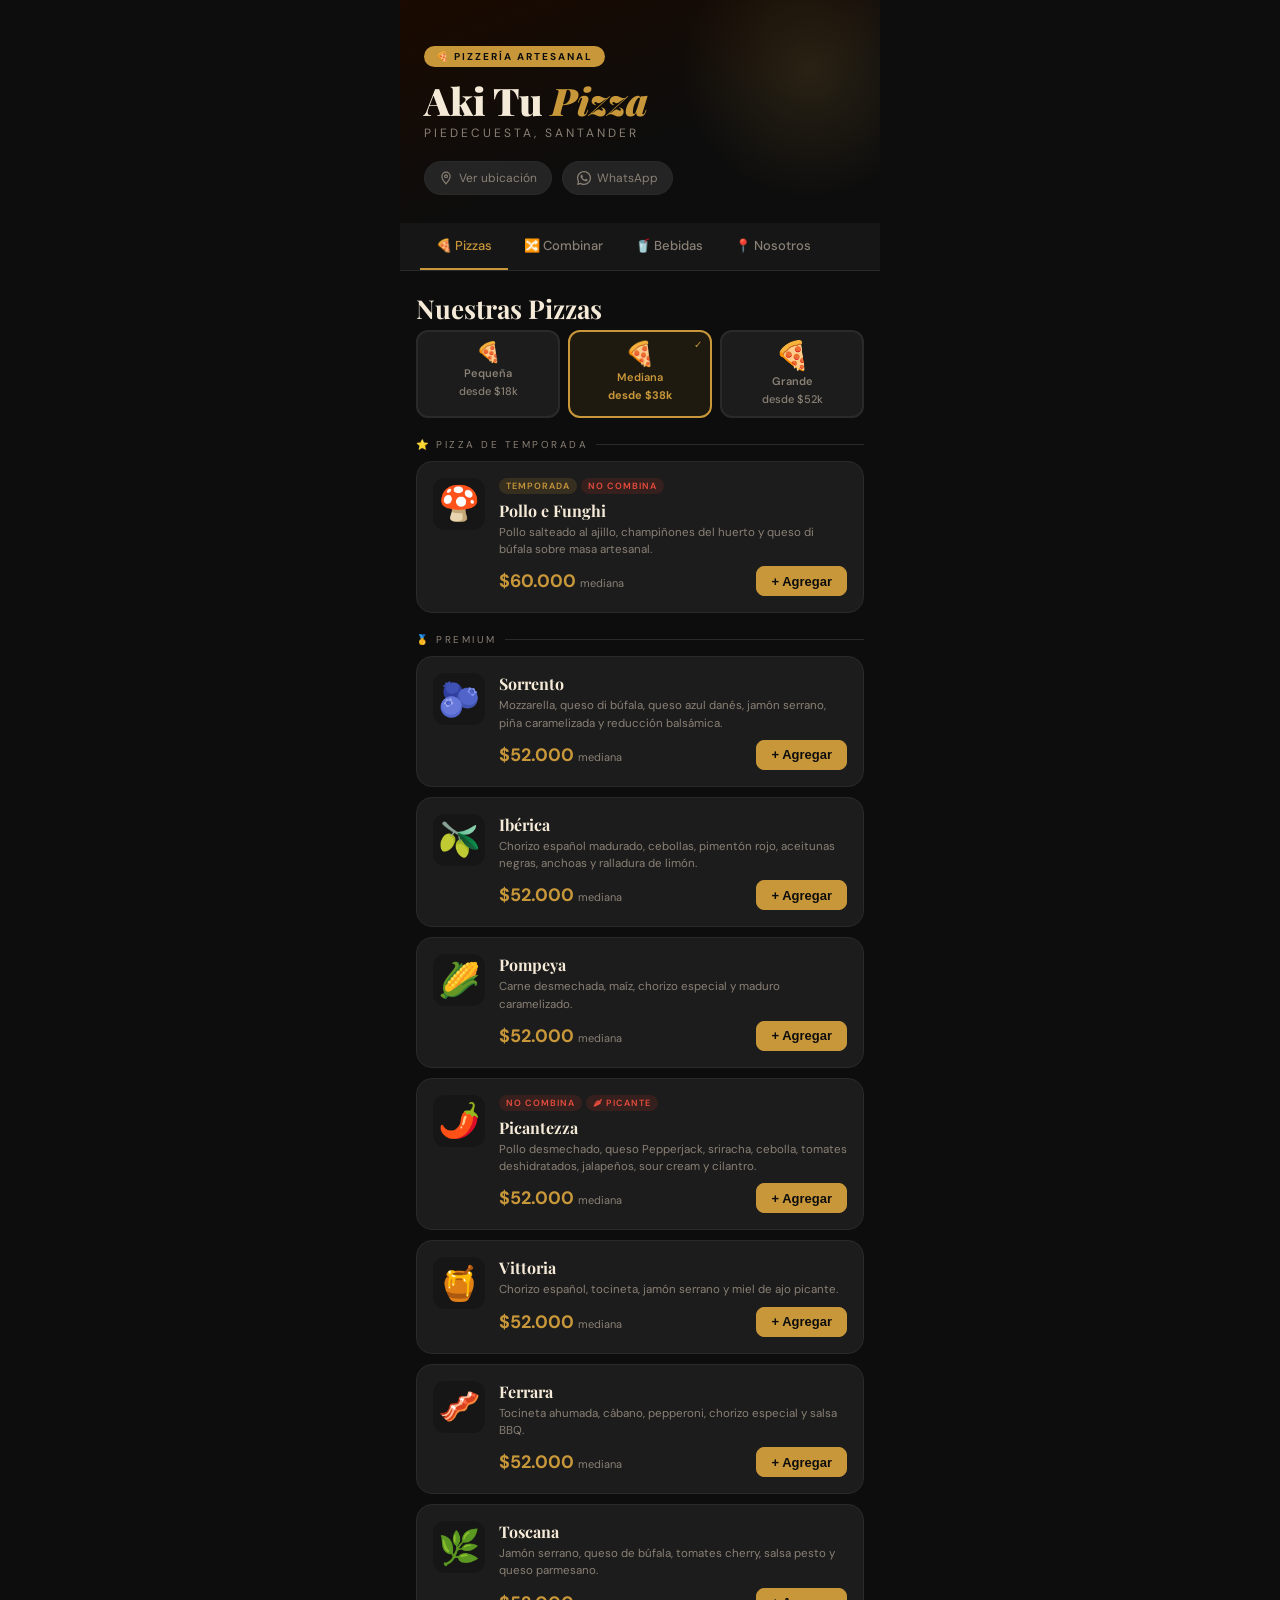
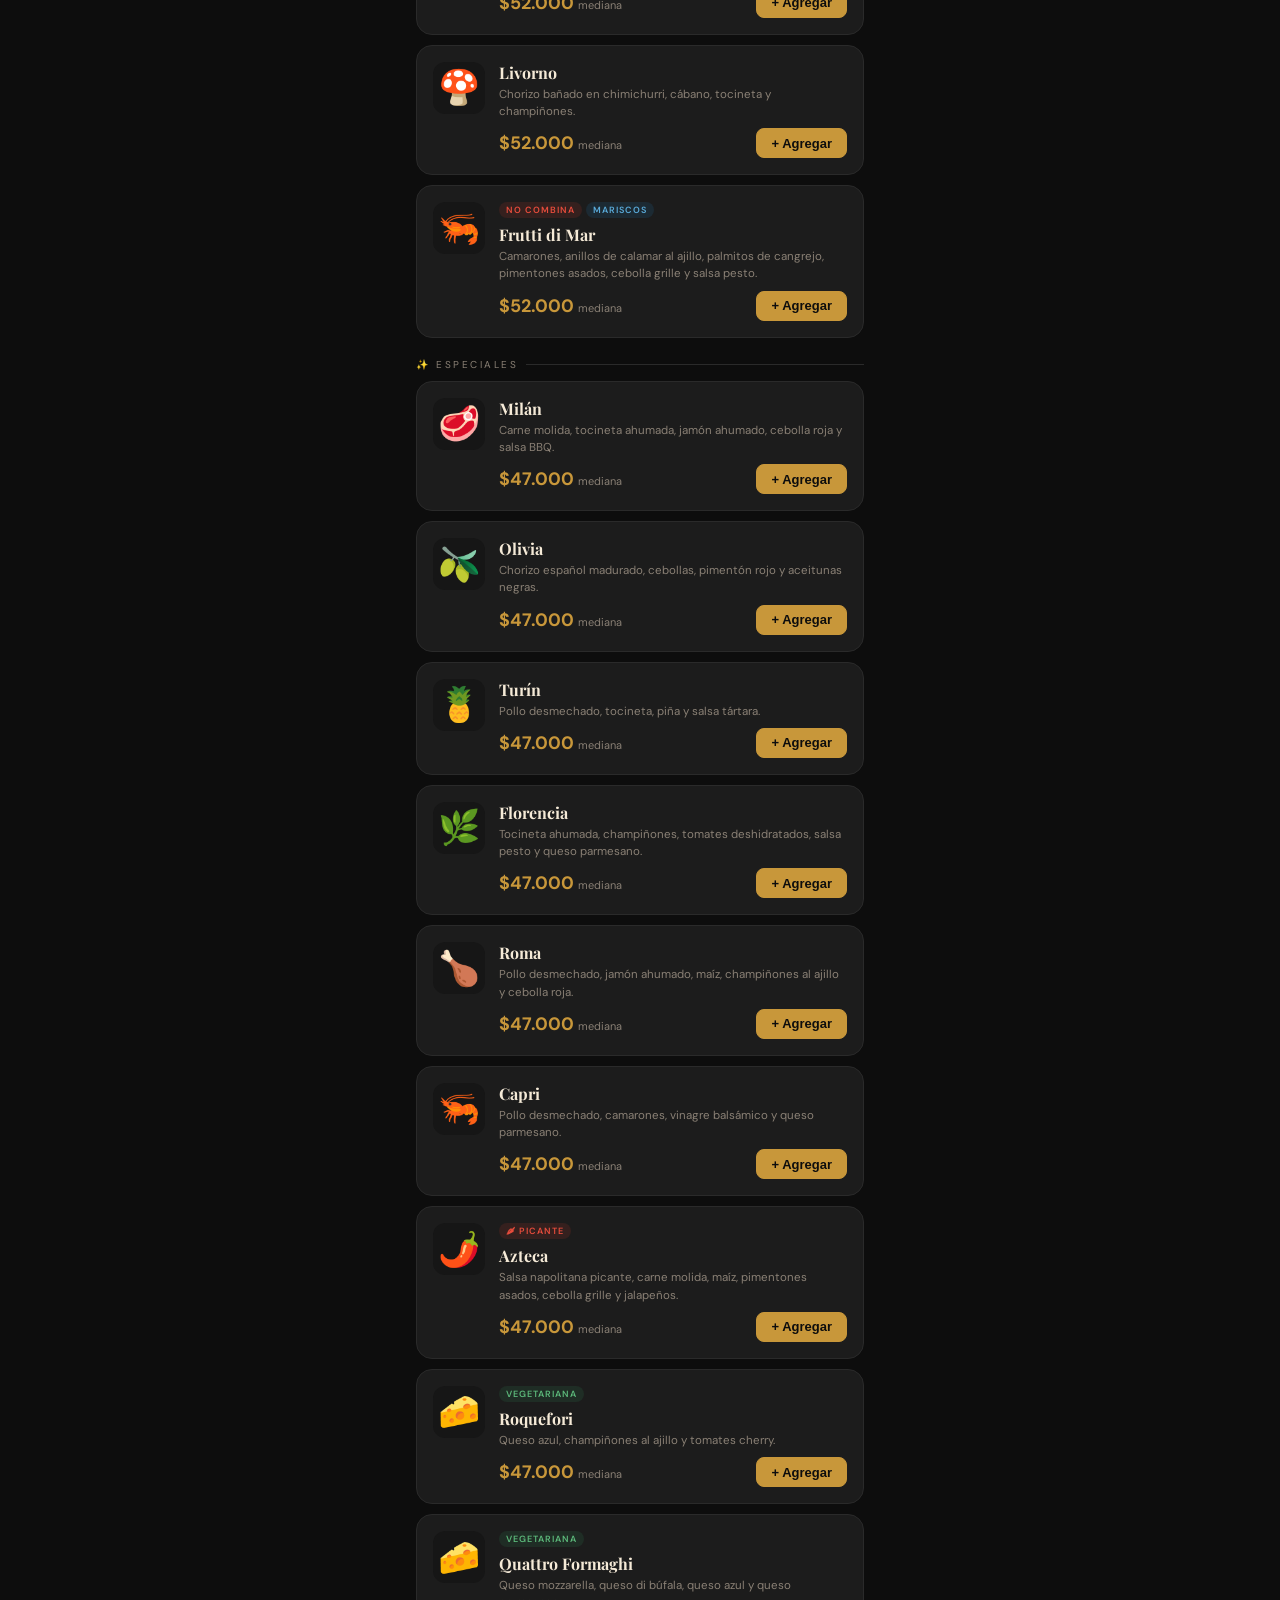
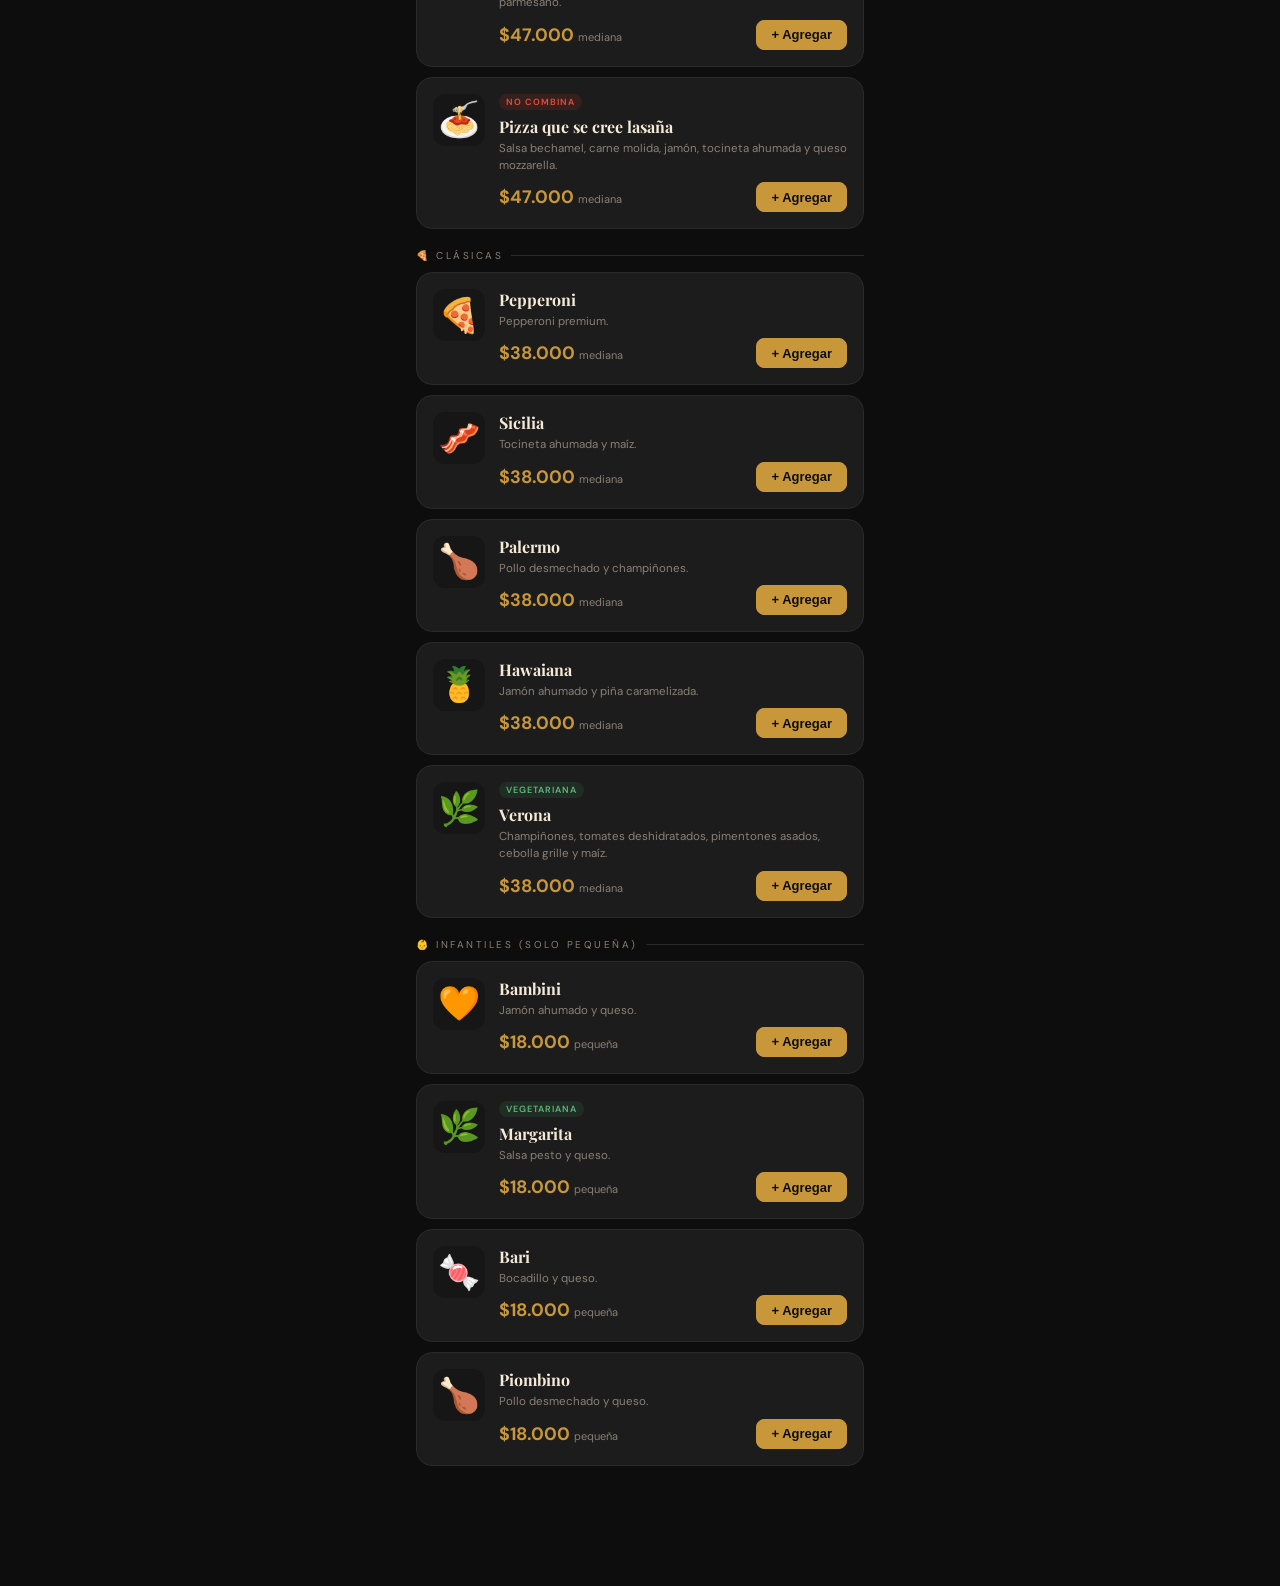
==== index.html @ 8b24571e "Update print statement from 'Hello' to 'Goodbye'" ====
<!DOCTYPE html>
<html lang="es">
<head>
<meta charset="UTF-8">
<meta name="viewport" content="width=device-width, initial-scale=1.0, maximum-scale=1.0">
<title>Aki Tu Pizza – Piedecuesta</title>
<link href="https://fonts.googleapis.com/css2?family=Playfair+Display:ital,wght@0,700;0,900;1,700&family=DM+Sans:wght@300;400;500;600&display=swap" rel="stylesheet">
<style>
  :root {
    --bg: #0d0d0d;
    --surface: #161616;
    --card: #1c1c1c;
    --border: #2a2a2a;
    --gold: #c8973a;
    --gold-light: #e8b860;
    --red: #c0392b;
    --red-light: #e74c3c;
    --cream: #f5ead7;
    --text: #f0e8d8;
    --muted: #8a8075;
    --pill-bg: #242424;
    --green: #25D366;
  }
  * { margin: 0; padding: 0; box-sizing: border-box; -webkit-tap-highlight-color: transparent; }
  html { scroll-behavior: smooth; }
  body {
    background: var(--bg);
    color: var(--text);
    font-family: 'DM Sans', sans-serif;
    min-height: 100vh;
    max-width: 480px;
    margin: 0 auto;
    position: relative;
    overflow-x: hidden;
  }

  /* SPLASH */
  .splash {
    position: fixed; inset: 0;
    background: var(--bg);
    display: flex; flex-direction: column; align-items: center; justify-content: center;
    z-index: 999;
    transition: opacity 0.5s;
  }
  .splash.hidden { opacity: 0; pointer-events: none; }
  .splash-title { font-family: 'Playfair Display', serif; font-size: 42px; font-weight: 900; color: var(--cream); }
  .splash-title span { color: var(--gold); font-style: italic; }
  .splash-sub { font-size: 12px; letter-spacing: 3px; text-transform: uppercase; color: var(--muted); margin-top: 6px; }
  .splash-loader { margin-top: 40px; width: 36px; height: 36px; border: 3px solid var(--border); border-top-color: var(--gold); border-radius: 50%; animation: spin 0.8s linear infinite; }
  @keyframes spin { to { transform: rotate(360deg); } }

  /* HERO */
  .hero { background: linear-gradient(160deg, #1a0a00 0%, #0d0d0d 60%); padding: 0; position: relative; overflow: hidden; }
  .hero::before { content: ''; position: absolute; top: -60px; right: -60px; width: 260px; height: 260px; background: radial-gradient(circle, rgba(200,151,58,0.15) 0%, transparent 70%); border-radius: 50%; }
  .hero-inner { padding: 44px 24px 28px; position: relative; z-index: 1; }
  .hero-badge { display: inline-block; background: var(--gold); color: #0d0d0d; font-size: 10px; font-weight: 700; letter-spacing: 2px; text-transform: uppercase; padding: 4px 12px; border-radius: 20px; margin-bottom: 14px; }
  .hero-title { font-family: 'Playfair Display', serif; font-size: 38px; font-weight: 900; line-height: 1.05; color: var(--cream); margin-bottom: 4px; }
  .hero-title span { color: var(--gold); font-style: italic; }
  .hero-sub { font-size: 12px; letter-spacing: 3px; text-transform: uppercase; color: var(--muted); margin-bottom: 20px; }
  .hero-actions { display: flex; gap: 10px; flex-wrap: wrap; }
  .btn-pill { display: flex; align-items: center; gap: 6px; background: var(--pill-bg); border: 1px solid var(--border); color: var(--muted); font-size: 12px; padding: 8px 14px; border-radius: 24px; text-decoration: none; transition: border-color .2s, color .2s; }
  .btn-pill:hover { border-color: var(--gold); color: var(--gold); }
  .btn-pill svg { width: 14px; height: 14px; }

  /* NAV */
  .nav-tabs { display: flex; gap: 0; overflow-x: auto; padding: 0 20px; background: var(--surface); border-bottom: 1px solid var(--border); scrollbar-width: none; position: sticky; top: 0; z-index: 100; }
  .nav-tabs::-webkit-scrollbar { display: none; }
  .tab-btn { flex-shrink: 0; background: none; border: none; color: var(--muted); font-family: 'DM Sans', sans-serif; font-size: 13px; font-weight: 500; padding: 14px 16px; cursor: pointer; border-bottom: 2px solid transparent; transition: color .2s, border-color .2s; white-space: nowrap; }
  .tab-btn.active { color: var(--gold); border-bottom-color: var(--gold); }

  /* SECTIONS */
  .section { display: none; padding: 20px 16px 120px; }
  .section.active { display: block; }
  .section-title { font-family: 'Playfair Display', serif; font-size: 26px; font-weight: 700; color: var(--cream); margin-bottom: 4px; }
  .section-desc { font-size: 12px; color: var(--muted); margin-bottom: 20px; line-height: 1.6; }
  .cat-label { font-size: 10px; letter-spacing: 2.5px; text-transform: uppercase; color: var(--muted); margin: 20px 0 10px; display: flex; align-items: center; gap: 8px; }
  .cat-label::after { content: ''; flex: 1; height: 1px; background: var(--border); }

  /* SIZE SELECTOR */
  .size-selector { display: flex; gap: 8px; margin-bottom: 20px; }
  .size-btn {
    flex: 1; background: var(--card); border: 2px solid var(--border); color: var(--muted);
    font-family: 'DM Sans', sans-serif; font-size: 12px; font-weight: 500;
    padding: 10px 6px; border-radius: 12px; cursor: pointer;
    transition: border-color .2s, color .2s, background .2s;
    display: flex; flex-direction: column; align-items: center; gap: 4px;
    position: relative;
  }
  .size-btn .sz-icon { font-size: 20px; line-height: 1; }
  .size-btn .sz-label { font-size: 11px; font-weight: 600; }
  .size-btn .sz-price { font-size: 11px; color: var(--muted); transition: color .2s; }
  .size-btn.active { background: #1f1a0f; border-color: var(--gold); color: var(--cream); }
  .size-btn.active .sz-price { color: var(--gold); font-weight: 700; }
  .size-btn.active .sz-label { color: var(--gold); }
  .size-btn.unavailable { opacity: 0.3; cursor: not-allowed; }
  .size-check { position: absolute; top: 6px; right: 8px; font-size: 10px; color: var(--gold); display: none; }
  .size-btn.active .size-check { display: block; }

  /* PIZZA CARDS */
  .pizza-grid { display: flex; flex-direction: column; gap: 10px; }
  .pizza-card { background: var(--card); border: 1px solid var(--border); border-radius: 16px; padding: 16px; display: flex; align-items: flex-start; gap: 14px; transition: border-color .2s; position: relative; overflow: hidden; }
  .pizza-card.in-cart { border-color: var(--red); }
  .pizza-emoji { font-size: 34px; flex-shrink: 0; width: 52px; height: 52px; background: var(--surface); border-radius: 12px; display: flex; align-items: center; justify-content: center; }
  .pizza-info { flex: 1; min-width: 0; }
  .pizza-name { font-family: 'Playfair Display', serif; font-size: 16px; font-weight: 700; color: var(--cream); margin-bottom: 3px; }
  .pizza-desc { font-size: 11.5px; color: var(--muted); line-height: 1.5; margin-bottom: 8px; }
  .pizza-footer { display: flex; align-items: center; justify-content: space-between; }
  .pizza-price { font-size: 18px; font-weight: 700; color: var(--gold); }
  .pizza-price .currency { font-size: 11px; font-weight: 400; color: var(--muted); }
  .pizza-tags { display: flex; gap: 4px; flex-wrap: wrap; margin-bottom: 6px; }
  .tag { font-size: 9px; letter-spacing: 1px; text-transform: uppercase; padding: 2px 7px; border-radius: 10px; font-weight: 600; }
  .tag-season { background: rgba(200,151,58,0.15); color: var(--gold); }
  .tag-nocombine { background: rgba(192,57,43,0.15); color: var(--red-light); }
  .tag-veggie { background: rgba(46,139,87,0.15); color: #5cb87a; }
  .tag-hot { background: rgba(192,57,43,0.15); color: var(--red-light); }
  .tag-seafood { background: rgba(30,120,180,0.15); color: #5aabda; }

  /* QTY CONTROL */
  .qty-control { display: flex; align-items: center; gap: 0; }
  .qty-btn { background: var(--surface); border: 1px solid var(--border); color: var(--cream); width: 30px; height: 30px; font-size: 16px; cursor: pointer; display: flex; align-items: center; justify-content: center; transition: background .15s; font-weight: 700; }
  .qty-btn:first-child { border-radius: 8px 0 0 8px; }
  .qty-btn:last-child { border-radius: 0 8px 8px 0; border-color: var(--gold); background: var(--gold); color: #0d0d0d; }
  .qty-btn:last-child:active { opacity: .8; }
  .qty-btn.minus { border-color: var(--red); background: rgba(192,57,43,0.15); color: var(--red-light); }
  .qty-display { background: var(--surface); border-top: 1px solid var(--border); border-bottom: 1px solid var(--border); min-width: 30px; height: 30px; display: flex; align-items: center; justify-content: center; font-size: 13px; font-weight: 700; color: var(--cream); }

  /* COMBINE TAB */
  .steps-bar { display: flex; align-items: center; gap: 0; margin-bottom: 24px; background: var(--surface); border: 1px solid var(--border); border-radius: 14px; overflow: hidden; }
  .step { flex: 1; padding: 12px 8px; text-align: center; border-right: 1px solid var(--border); transition: background .3s; cursor: default; }
  .step:last-child { border-right: none; }
  .step .step-num { width: 22px; height: 22px; border-radius: 50%; background: var(--border); color: var(--muted); font-size: 11px; font-weight: 700; display: flex; align-items: center; justify-content: center; margin: 0 auto 4px; transition: background .3s, color .3s; }
  .step .step-label { font-size: 10px; color: var(--muted); letter-spacing: .5px; line-height: 1.3; }
  .step.active { background: #1f1a0f; }
  .step.active .step-num { background: var(--gold); color: #0d0d0d; }
  .step.active .step-label { color: var(--gold); }
  .step.done { background: rgba(200,151,58,0.05); }
  .step.done .step-num { background: rgba(200,151,58,0.3); color: var(--gold); }
  .step.done .step-label { color: var(--cream); }
  .combine-panel { display: none; }
  .combine-panel.active { display: block; }
  .combine-size-grid { display: flex; gap: 10px; }
  .combine-size-option { flex: 1; background: var(--card); border: 2px solid var(--border); border-radius: 16px; padding: 18px 10px; cursor: pointer; text-align: center; transition: all .2s; }
  .combine-size-option:hover { border-color: var(--gold); }
  .combine-size-option.selected { border-color: var(--gold); background: #1f1a0f; }
  .combine-size-option .cso-icon { font-size: 32px; margin-bottom: 8px; }
  .combine-size-option .cso-name { font-size: 14px; font-weight: 700; color: var(--cream); margin-bottom: 4px; }
  .combine-size-option .cso-price { font-size: 11px; color: var(--muted); }
  .combine-size-option.selected .cso-name { color: var(--gold); }
  .combine-size-option.selected .cso-price { color: var(--gold-light); }
  .step-next-btn { display: block; width: 100%; margin-top: 16px; padding: 14px; background: var(--gold); color: #0d0d0d; border: none; border-radius: 12px; font-family: 'DM Sans', sans-serif; font-size: 15px; font-weight: 700; cursor: pointer; transition: opacity .2s; }
  .step-next-btn:disabled { opacity: 0.3; cursor: not-allowed; }
  .combine-slot-mini { background: var(--card); border: 2px dashed var(--border); border-radius: 14px; padding: 14px 16px; display: flex; align-items: center; gap: 12px; margin-bottom: 16px; min-height: 70px; transition: border-color .2s, border-style .2s; }
  .combine-slot-mini.filled { border-style: solid; border-color: var(--gold); }
  .combine-slot-mini .slot-num { width: 28px; height: 28px; border-radius: 50%; background: var(--border); color: var(--muted); font-size: 12px; font-weight: 700; display: flex; align-items: center; justify-content: center; flex-shrink: 0; }
  .combine-slot-mini.filled .slot-num { background: var(--gold); color: #0d0d0d; }
  .combine-slot-mini .slot-content { flex: 1; }
  .combine-slot-mini .slot-hint { font-size: 12px; color: var(--muted); }
  .combine-slot-mini .slot-pizza-name { font-size: 14px; font-weight: 700; color: var(--cream); }
  .combine-slot-mini .slot-pizza-price { font-size: 12px; color: var(--gold); }
  .combine-slot-mini .slot-emoji { font-size: 22px; }
  .slot-clear-btn { background: none; border: none; color: var(--muted); font-size: 18px; cursor: pointer; padding: 4px; flex-shrink: 0; }
  .combine-pizza-list { display: flex; flex-direction: column; gap: 8px; }
  .combine-pizza-row { background: var(--card); border: 1px solid var(--border); border-radius: 12px; padding: 12px 14px; display: flex; align-items: center; gap: 10px; cursor: pointer; transition: border-color .2s, background .2s; }
  .combine-pizza-row:hover:not(.disabled) { border-color: var(--gold); background: #1a1500; }
  .combine-pizza-row.disabled { opacity: 0.35; cursor: not-allowed; }
  .combine-pizza-row.in-slot-1 { border-color: var(--gold); background: #1a1500; }
  .combine-pizza-row.in-slot-2 { border-color: #e8b860; background: #1a1500; }
  .cpr-emoji { font-size: 24px; }
  .cpr-info { flex: 1; }
  .cpr-name { font-size: 13px; font-weight: 600; color: var(--cream); }
  .cpr-desc { font-size: 11px; color: var(--muted); margin-top: 1px; }
  .cpr-price { font-size: 14px; font-weight: 700; color: var(--gold); flex-shrink: 0; }
  .cpr-slot-badge { font-size: 10px; font-weight: 700; padding: 2px 7px; border-radius: 10px; flex-shrink: 0; }
  .cpr-slot-badge.s1 { background: rgba(200,151,58,0.2); color: var(--gold); }
  .cpr-slot-badge.s2 { background: rgba(232,184,96,0.2); color: #e8b860; }
  .combine-summary { background: linear-gradient(135deg, #1f1200, #1c1c1c); border: 1px solid var(--gold); border-radius: 16px; padding: 20px; margin-top: 8px; }
  .cs-title { font-family: 'Playfair Display', serif; font-size: 18px; color: var(--cream); margin-bottom: 12px; }
  .cs-halves { display: flex; gap: 8px; margin-bottom: 16px; }
  .cs-half { flex: 1; background: var(--card); border-radius: 12px; padding: 12px 10px; text-align: center; }
  .cs-half .ch-emoji { font-size: 24px; }
  .cs-half .ch-name { font-size: 12px; font-weight: 600; color: var(--cream); margin-top: 4px; }
  .cs-half .ch-price { font-size: 11px; color: var(--muted); }
  .cs-divider { display: flex; align-items: center; justify-content: center; font-size: 20px; flex-shrink: 0; padding-top: 8px; }
  .cs-pricing { border-top: 1px solid var(--border); padding-top: 14px; }
  .cs-rule { font-size: 11px; color: var(--muted); margin-bottom: 6px; display: flex; align-items: center; gap: 6px; }
  .cs-rule::before { content: 'ℹ️'; }
  .cs-total { font-size: 28px; font-weight: 700; color: var(--gold); margin-bottom: 14px; }
  .btn-add-combo { display: flex; align-items: center; justify-content: center; gap: 8px; background: var(--green); color: #fff; border: none; border-radius: 12px; padding: 14px; width: 100%; font-family: 'DM Sans', sans-serif; font-size: 15px; font-weight: 700; cursor: pointer; }
  .btn-restart { display: block; width: 100%; margin-top: 10px; padding: 10px; background: none; border: 1px solid var(--border); color: var(--muted); border-radius: 10px; font-family: 'DM Sans', sans-serif; font-size: 13px; cursor: pointer; }

  /* BEBIDAS */
  .drink-grid { display: flex; flex-direction: column; gap: 8px; }
  .drink-card { background: var(--card); border: 1px solid var(--border); border-radius: 14px; padding: 14px 16px; display: flex; align-items: center; gap: 12px; }
  .drink-card.in-cart { border-color: rgba(200,151,58,0.5); }
  .drink-emoji { font-size: 26px; width: 44px; height: 44px; background: var(--surface); border-radius: 10px; display: flex; align-items: center; justify-content: center; flex-shrink: 0; }
  .drink-info { flex: 1; }
  .drink-name { font-size: 14px; font-weight: 600; color: var(--cream); }
  .drink-desc { font-size: 11px; color: var(--muted); line-height: 1.4; margin-top: 1px; }
  .drink-price { font-size: 14px; font-weight: 700; color: var(--gold); flex-shrink: 0; margin-right: 8px; }
  .drink-qty { display: flex; align-items: center; gap: 0; flex-shrink: 0; }
  .dqty-btn { width: 32px; height: 32px; border-radius: 50%; border: none; font-size: 18px; font-weight: 700; cursor: pointer; display: flex; align-items: center; justify-content: center; transition: transform .1s; }
  .dqty-btn:active { transform: scale(0.88); }
  .dqty-add { background: var(--gold); color: #0d0d0d; }
  .dqty-minus { background: rgba(192,57,43,0.2); color: var(--red-light); margin-right: 6px; }
  .dqty-count { min-width: 20px; text-align: center; font-size: 15px; font-weight: 700; color: var(--cream); }

  /* CART */
  .cart-bar { position: fixed; bottom: 0; left: 50%; transform: translateX(-50%); width: 100%; max-width: 480px; background: var(--surface); border-top: 1px solid var(--border); padding: 12px 20px 20px; z-index: 200; display: none; }
  .cart-bar.visible { display: block; }
  .cart-bar-inner { display: flex; align-items: center; gap: 12px; }
  .cart-count { background: var(--red); color: #fff; border-radius: 50%; width: 28px; height: 28px; display: flex; align-items: center; justify-content: center; font-size: 13px; font-weight: 700; flex-shrink: 0; }
  .cart-summary { flex: 1; }
  .cart-summary .items { font-size: 11px; color: var(--muted); }
  .cart-summary .total { font-size: 16px; font-weight: 700; color: var(--gold); }
  .btn-whatsapp { display: flex; align-items: center; gap: 8px; background: var(--green); color: #fff; font-family: 'DM Sans', sans-serif; font-weight: 700; font-size: 14px; padding: 13px 20px; border: none; border-radius: 14px; cursor: pointer; flex-shrink: 0; }

  /* MODAL */
  .modal-overlay { display: none; position: fixed; inset: 0; background: rgba(0,0,0,0.85); z-index: 300; align-items: flex-end; justify-content: center; }
  .modal-overlay.open { display: flex; }
  .modal { background: var(--surface); border-radius: 24px 24px 0 0; width: 100%; max-width: 480px; max-height: 90vh; overflow-y: auto; padding: 0 0 32px; border-top: 1px solid var(--border); }
  .modal-handle { width: 40px; height: 4px; background: var(--border); border-radius: 2px; margin: 14px auto 20px; }
  .modal-title { font-family: 'Playfair Display', serif; font-size: 22px; font-weight: 700; color: var(--cream); padding: 0 20px; margin-bottom: 16px; }
  .cart-item { display: flex; align-items: flex-start; gap: 12px; padding: 12px 20px; border-bottom: 1px solid var(--border); }
  .cart-item-emoji { font-size: 24px; flex-shrink: 0; }
  .cart-item-info { flex: 1; }
  .cart-item-name { font-size: 14px; font-weight: 600; color: var(--cream); }
  .cart-item-details { font-size: 12px; color: var(--muted); margin-top: 2px; }
  .cart-item-price { font-size: 15px; font-weight: 700; color: var(--gold); flex-shrink: 0; }
  .cart-item-remove { background: none; border: none; color: var(--muted); font-size: 18px; cursor: pointer; padding: 0 4px; flex-shrink: 0; }
  .cart-total-row { display: flex; justify-content: space-between; align-items: center; padding: 16px 20px; border-top: 1px solid var(--border); }
  .cart-total-label { font-size: 14px; color: var(--muted); }
  .cart-grand-total { font-size: 22px; font-weight: 700; color: var(--gold); }

  /* CUSTOMER INFO — nuevo */
  .customer-info-section {
    margin: 0 20px 16px;
    background: #111;
    border: 1px solid var(--border);
    border-radius: 14px;
    overflow: hidden;
  }
  .customer-info-header {
    background: #1a1300;
    border-bottom: 1px solid var(--border);
    padding: 10px 14px;
    font-size: 11px;
    letter-spacing: 1.5px;
    text-transform: uppercase;
    color: var(--gold);
    font-weight: 700;
  }
  .customer-field {
    display: flex;
    align-items: center;
    gap: 10px;
    padding: 12px 14px;
    border-bottom: 1px solid var(--border);
  }
  .customer-field:last-child { border-bottom: none; }
  .customer-field-icon { font-size: 16px; flex-shrink: 0; width: 20px; text-align: center; }
  .customer-field input, .customer-field textarea {
    background: none;
    border: none;
    color: var(--text);
    font-family: 'DM Sans', sans-serif;
    font-size: 13px;
    width: 100%;
    outline: none;
    resize: none;
  }
  .customer-field input::placeholder, .customer-field textarea::placeholder { color: var(--muted); }
  .customer-field.required-field .customer-field-icon::after {
    content: '*';
    color: var(--red-light);
    font-size: 10px;
    vertical-align: super;
  }

  /* Status de envío */
  .send-status {
    margin: 0 20px 12px;
    padding: 10px 14px;
    border-radius: 10px;
    font-size: 12px;
    display: none;
    align-items: center;
    gap: 8px;
  }
  .send-status.sending { display: flex; background: rgba(200,151,58,0.1); border: 1px solid rgba(200,151,58,0.3); color: var(--gold); }
  .send-status.success { display: flex; background: rgba(37,211,102,0.1); border: 1px solid rgba(37,211,102,0.3); color: #25D366; }
  .send-status.error { display: flex; background: rgba(192,57,43,0.1); border: 1px solid rgba(192,57,43,0.3); color: var(--red-light); }
  .status-spinner { width: 14px; height: 14px; border: 2px solid rgba(200,151,58,0.3); border-top-color: var(--gold); border-radius: 50%; animation: spin 0.8s linear infinite; flex-shrink: 0; }

  .modal-note { margin: 0 20px 16px; background: #1a1200; border: 1px solid rgba(200,151,58,0.3); border-radius: 10px; padding: 10px 14px; }
  .modal-note label { font-size: 12px; color: var(--muted); display: block; margin-bottom: 6px; }
  .modal-note textarea { background: none; border: none; color: var(--text); font-family: 'DM Sans', sans-serif; font-size: 13px; width: 100%; resize: none; outline: none; min-height: 60px; }
  .btn-send-order { display: flex; align-items: center; justify-content: center; gap: 10px; background: var(--green); color: #fff; font-family: 'DM Sans', sans-serif; font-weight: 700; font-size: 16px; padding: 16px; border: none; border-radius: 14px; cursor: pointer; width: calc(100% - 40px); margin: 0 20px; }
  .btn-send-order:disabled { opacity: 0.5; cursor: not-allowed; }
  .btn-clear-cart { display: block; background: none; border: 1px solid var(--border); color: var(--muted); font-family: 'DM Sans', sans-serif; font-size: 13px; padding: 10px; border-radius: 10px; cursor: pointer; width: calc(100% - 40px); margin: 10px 20px 0; text-align: center; }
  .field-error { color: var(--red-light); font-size: 11px; padding: 0 14px 8px; }

  /* ABOUT */
  .about-card { background: var(--card); border: 1px solid var(--border); border-radius: 16px; padding: 20px; margin-bottom: 12px; }
  .about-card h3 { font-family: 'Playfair Display', serif; font-size: 18px; color: var(--cream); margin-bottom: 8px; }
  .about-card p { font-size: 13px; color: var(--muted); line-height: 1.6; }
  .about-card a { color: var(--gold); text-decoration: none; }
  .empty-state { text-align: center; padding: 40px 20px; color: var(--muted); }
  .empty-state .icon { font-size: 48px; margin-bottom: 12px; }
  .empty-state p { font-size: 14px; line-height: 1.6; }

  @keyframes pulse { 0%,100%{transform:scale(1) translateX(-50%)} 50%{transform:scale(1.02) translateX(-49%)} }
  .cart-bar.bounce { animation: pulse 0.3s ease; }
  @keyframes fadeIn { from{opacity:0;transform:translateY(8px)} to{opacity:1;transform:translateY(0)} }
  .combine-panel.active { animation: fadeIn .25s ease; }
</style>
</head>
<body>

<div class="splash" id="splash">
  <div class="splash-title">Aki Tu <span>Pizza</span></div>
  <div class="splash-sub">Piedecuesta</div>
  <div class="splash-loader"></div>
</div>

<div class="hero">
  <div class="hero-inner">
    <div class="hero-badge">🍕 Pizzería Artesanal</div>
    <div class="hero-title">Aki Tu <span>Pizza</span></div>
    <div class="hero-sub">Piedecuesta, Santander</div>
    <div class="hero-actions">
      <a href="https://www.google.com/maps/place/Aki+Tu+Pizza+-+Pizzer%C3%ADa+Artesanal+en+Piedecuesta/@7.0004044,-73.0565809,17z" target="_blank" class="btn-pill">
        <svg viewBox="0 0 24 24" fill="none" stroke="currentColor" stroke-width="2"><path d="M12 2C8.13 2 5 5.13 5 9c0 5.25 7 13 7 13s7-7.75 7-13c0-3.87-3.13-7-7-7z"/><circle cx="12" cy="9" r="2.5"/></svg>
        Ver ubicación
      </a>
      <a href="https://wa.me/573053698712" target="_blank" class="btn-pill">
        <svg viewBox="0 0 24 24" fill="currentColor"><path d="M17.472 14.382c-.297-.149-1.758-.867-2.03-.967-.273-.099-.471-.148-.67.15-.197.297-.767.966-.94 1.164-.173.199-.347.223-.644.075-.297-.15-1.255-.463-2.39-1.475-.883-.788-1.48-1.761-1.653-2.059-.173-.297-.018-.458.13-.606.134-.133.298-.347.446-.52.149-.174.198-.298.298-.497.099-.198.05-.371-.025-.52-.075-.149-.669-1.612-.916-2.207-.242-.579-.487-.5-.669-.51-.173-.008-.371-.01-.57-.01-.198 0-.52.074-.792.372-.272.297-1.04 1.016-1.04 2.479 0 1.462 1.065 2.875 1.213 3.074.149.198 2.096 3.2 5.077 4.487.709.306 1.262.489 1.694.625.712.227 1.36.195 1.871.118.571-.085 1.758-.719 2.006-1.413.248-.694.248-1.289.173-1.413-.074-.124-.272-.198-.57-.347z"/><path d="M12 0C5.373 0 0 5.373 0 12c0 2.1.546 4.07 1.5 5.786L0 24l6.34-1.47A11.93 11.93 0 0 0 12 24c6.627 0 12-5.373 12-12S18.627 0 12 0zm0 21.818a9.797 9.797 0 0 1-5.015-1.378l-.36-.213-3.73.866.9-3.617-.234-.373A9.77 9.77 0 0 1 2.182 12C2.182 6.57 6.57 2.182 12 2.182S21.818 6.57 21.818 12 17.43 21.818 12 21.818z"/></svg>
        WhatsApp
      </a>
    </div>
  </div>
</div>

<div class="nav-tabs">
  <button class="tab-btn active" onclick="showTab('pizzas')">🍕 Pizzas</button>
  <button class="tab-btn" onclick="showTab('combinar')">🔀 Combinar</button>
  <button class="tab-btn" onclick="showTab('bebidas')">🥤 Bebidas</button>
  <button class="tab-btn" onclick="showTab('nosotros')">📍 Nosotros</button>
</div>

<!-- PIZZAS -->
<div id="tab-pizzas" class="section active">
  <div class="section-title">Nuestras Pizzas</div>
  <div class="size-selector" id="sizeSelector">
    <button class="size-btn" onclick="setSize('pequeña')" data-size="pequeña">
      <span class="size-check">✓</span>
      <span class="sz-icon">🍕</span>
      <span class="sz-label">Pequeña</span>
      <span class="sz-price" id="sp-pequena">desde $18k</span>
    </button>
    <button class="size-btn active" onclick="setSize('mediana')" data-size="mediana">
      <span class="size-check">✓</span>
      <span class="sz-icon" style="font-size:24px">🍕</span>
      <span class="sz-label">Mediana</span>
      <span class="sz-price" id="sp-mediana">desde $38k</span>
    </button>
    <button class="size-btn" onclick="setSize('grande')" data-size="grande">
      <span class="size-check">✓</span>
      <span class="sz-icon" style="font-size:28px">🍕</span>
      <span class="sz-label">Grande</span>
      <span class="sz-price" id="sp-grande">desde $52k</span>
    </button>
  </div>
  <div id="pizzaList"></div>
</div>

<!-- COMBINAR -->
<div id="tab-combinar" class="section">
  <div class="steps-bar">
    <div class="step active" id="step-ind-1"><div class="step-num">1</div><div class="step-label">Elige<br>tamaño</div></div>
    <div class="step" id="step-ind-2"><div class="step-num">2</div><div class="step-label">Mitad<br>1</div></div>
    <div class="step" id="step-ind-3"><div class="step-num">3</div><div class="step-label">Mitad<br>2</div></div>
    <div class="step" id="step-ind-4"><div class="step-num">4</div><div class="step-label">Tu<br>pedido</div></div>
  </div>
  <div class="combine-panel active" id="cpanel-1">
    <div class="section-title" style="margin-bottom:16px">¿Qué tamaño?</div>
    <div class="combine-size-grid">
      <div class="combine-size-option" onclick="selectCombineSize('pequeña', this)"><div class="cso-icon">🍕</div><div class="cso-name">Pequeña</div><div class="cso-price">desde $20.000</div></div>
      <div class="combine-size-option selected" onclick="selectCombineSize('mediana', this)"><div class="cso-icon" style="font-size:40px">🍕</div><div class="cso-name">Mediana</div><div class="cso-price">desde $38.000</div></div>
      <div class="combine-size-option" onclick="selectCombineSize('grande', this)"><div class="cso-icon" style="font-size:44px">🍕</div><div class="cso-name">Grande</div><div class="cso-price">desde $52.000</div></div>
    </div>
    <button class="step-next-btn" onclick="goToStep(2)">Elegir pizzas →</button>
  </div>
  <div class="combine-panel" id="cpanel-2">
    <div class="section-title" style="margin-bottom:14px">Elige tus dos mitades</div>
    <div class="combine-slot-mini" id="cslot-1">
      <div class="slot-num">1</div>
      <div class="slot-content">
        <div class="slot-hint" id="cslot1-hint">Toca una pizza abajo</div>
        <div class="slot-pizza-name" id="cslot1-name" style="display:none"></div>
        <div class="slot-pizza-price" id="cslot1-price" style="display:none"></div>
      </div>
      <span class="slot-emoji" id="cslot1-emoji"></span>
      <button class="slot-clear-btn" id="cslot1-clear" onclick="clearSlot(1)" style="display:none">✕</button>
    </div>
    <div class="combine-slot-mini" id="cslot-2">
      <div class="slot-num">2</div>
      <div class="slot-content">
        <div class="slot-hint" id="cslot2-hint">Toca una pizza abajo</div>
        <div class="slot-pizza-name" id="cslot2-name" style="display:none"></div>
        <div class="slot-pizza-price" id="cslot2-price" style="display:none"></div>
      </div>
      <span class="slot-emoji" id="cslot2-emoji"></span>
      <button class="slot-clear-btn" id="cslot2-clear" onclick="clearSlot(2)" style="display:none">✕</button>
    </div>
    <button class="step-next-btn" id="btn-go-summary" onclick="goToStep(4)" disabled>Ver resumen y precio →</button>
    <div class="cat-label" style="margin-top:20px">Pizzas combinables</div>
    <div class="combine-pizza-list" id="combineList"></div>
  </div>
  <div class="combine-panel" id="cpanel-4">
    <div class="combine-summary" id="combineSummary"></div>
    <button class="btn-restart" onclick="restartCombine()">← Cambiar combinación</button>
  </div>
</div>

<!-- BEBIDAS -->
<div id="tab-bebidas" class="section">
  <div class="section-title">Bebidas</div>
  <div class="section-desc">Toca <strong style="color:var(--gold)">+</strong> para agregar al pedido.</div>
  <div class="drink-grid" id="drinkList"></div>
</div>

<!-- NOSOTROS -->
<div id="tab-nosotros" class="section">
  <div class="section-title">Aki Tu Pizza</div>
  <div class="section-desc">Pizzería artesanal en el corazón de Piedecuesta.</div>
  <div class="about-card"><h3>📍 Ubicación</h3><p>Piedecuesta, Santander, Colombia.<br><a href="https://www.google.com/maps/place/Aki+Tu+Pizza+-+Pizzer%C3%ADa+Artesanal+en+Piedecuesta/@7.0004044,-73.0565809,17z" target="_blank">Ver en Google Maps →</a></p></div>
  <div class="about-card"><h3>📞 Contacto</h3><p>WhatsApp: <a href="https://wa.me/573053698712">+57 305 369 8712</a></p></div>
  <div class="about-card"><h3>🔀 Pizza combinada</h3><p>Mitad de cada pizza. Se cobra el precio de la mayor. Algunas pizzas especiales no combinan.</p></div>
  <div class="about-card"><h3>🍫 Postre</h3><p><strong style="color:var(--cream)">Dolce Peccato</strong> — Pastel de chocolate: <strong style="color:var(--gold)">$10.000</strong></p></div>
  <div class="about-card"><h3>🧀 Adicional de queso</h3><p>Pequeña: $6.000 &nbsp;|&nbsp; Mediana: $8.000 &nbsp;|&nbsp; Grande: $11.500</p></div>
</div>

<!-- Cart Bar -->
<div class="cart-bar" id="cartBar">
  <div class="cart-bar-inner">
    <div class="cart-count" id="cartCount">0</div>
    <div class="cart-summary">
      <div class="items" id="cartItems">items en tu pedido</div>
      <div class="total" id="cartTotal">$0</div>
    </div>
    <button class="btn-whatsapp" onclick="openCart()">
    <!--  <svg width="18" height="18" viewBox="0 0 24 24" fill="currentColor"><path d="M17.472 14.382c-.297-.149-1.758-.867-2.03-.967-.273-.099-.471-.148-.67.15-.197.297-.767.966-.94 1.164-.173.199-.347.223-.644.075-.297-.15-1.255-.463-2.39-1.475-.883-.788-1.48-1.761-1.653-2.059-.173-.297-.018-.458.13-.606.134-.133.298-.347.446-.52.149-.174.198-.298.298-.497.099-.198.05-.371-.025-.52-.075-.149-.669-1.612-.916-2.207-.242-.579-.487-.5-.669-.51-.173-.008-.371-.01-.57-.01-.198 0-.52.074-.792.372-.272.297-1.04 1.016-1.04 2.479 0 1.462 1.065 2.875 1.213 3.074.149.198 2.096 3.2 5.077 4.487.709.306 1.262.489 1.694.625.712.227 1.36.195 1.871.118.571-.085 1.758-.719 2.006-1.413.248-.694.248-1.289.173-1.413-.074-.124-.272-.198-.57-.347z"/><path d="M12 0C5.373 0 0 5.373 0 12c0 2.1.546 4.07 1.5 5.786L0 24l6.34-1.47A11.93 11.93 0 0 0 12 24c6.627 0 12-5.373 12-12S18.627 0 12 0zm0 21.818a9.797 9.797 0 0 1-5.015-1.378l-.36-.213-3.73.866.9-3.617-.234-.373A9.77 9.77 0 0 1 2.182 12C2.182 6.57 6.57 2.182 12 2.182S21.818 6.57 21.818 12 17.43 21.818 12 21.818z"/></svg>
    -->  Ver pedido
    </button>
  </div>
</div>

<!-- Modal Cart -->
<div class="modal-overlay" id="cartModal" onclick="closeCartOnOverlay(event)">
  <div class="modal">
    <div class="modal-handle"></div>
    <div class="modal-title">🛒 Tu pedido</div>
    <div id="cartModalItems"></div>
    <div class="cart-total-row">
      <span class="cart-total-label">Total estimado</span>
      <span class="cart-grand-total" id="cartGrandTotal">$0</span>
    </div>

    <!-- CAMPOS NOMBRE Y DIRECCIÓN — nuevo -->
    <div class="customer-info-section">
      <div class="customer-info-header">📋 Datos del pedido</div>
      <div class="customer-field required-field">
        <span class="customer-field-icon">👤</span>
        <input type="text" id="customerName" placeholder="Tu nombre (obligatorio)" maxlength="60" />
      </div>
      <div class="customer-field required-field">
        <span class="customer-field-icon">📍</span>
        <input type="text" id="customerAddress" placeholder="Dirección de entrega (obligatorio)" maxlength="120" />
      </div>
      <div class="customer-field">
        <span class="customer-field-icon">📱</span>
        <input type="tel" id="customerPhone" placeholder="Teléfono (opcional)" maxlength="20" />
      </div>
    </div>
    <div id="fieldError" class="field-error" style="display:none">⚠️ Por favor ingresa tu nombre y dirección.</div>

    <div class="modal-note">
      <label>📝 Nota (opcional)</label>
      <textarea id="orderNote" placeholder="Ej: sin cebolla, extra salsa, referencia del lugar..."></textarea>
    </div>

    <!-- Status de envío a Sheets -->
    <div class="send-status" id="sendStatus">
      <div class="status-spinner" id="statusSpinner"></div>
      <span id="statusText">Guardando pedido...</span>
    </div>

    <button class="btn-send-order" id="btnSendOrder" onclick="sendOrder()">
      <svg width="22" height="22" viewBox="0 0 24 24" fill="currentColor"><path d="M17.472 14.382c-.297-.149-1.758-.867-2.03-.967-.273-.099-.471-.148-.67.15-.197.297-.767.966-.94 1.164-.173.199-.347.223-.644.075-.297-.15-1.255-.463-2.39-1.475-.883-.788-1.48-1.761-1.653-2.059-.173-.297-.018-.458.13-.606.134-.133.298-.347.446-.52.149-.174.198-.298.298-.497.099-.198.05-.371-.025-.52-.075-.149-.669-1.612-.916-2.207-.242-.579-.487-.5-.669-.51-.173-.008-.371-.01-.57-.01-.198 0-.52.074-.792.372-.272.297-1.04 1.016-1.04 2.479 0 1.462 1.065 2.875 1.213 3.074.149.198 2.096 3.2 5.077 4.487.709.306 1.262.489 1.694.625.712.227 1.36.195 1.871.118.571-.085 1.758-.719 2.006-1.413.248-.694.248-1.289.173-1.413-.074-.124-.272-.198-.57-.347z"/><path d="M12 0C5.373 0 0 5.373 0 12c0 2.1.546 4.07 1.5 5.786L0 24l6.34-1.47A11.93 11.93 0 0 0 12 24c6.627 0 12-5.373 12-12S18.627 0 12 0zm0 21.818a9.797 9.797 0 0 1-5.015-1.378l-.36-.213-3.73.866.9-3.617-.234-.373A9.77 9.77 0 0 1 2.182 12C2.182 6.57 6.57 2.182 12 2.182S21.818 6.57 21.818 12 17.43 21.818 12 21.818z"/></svg>
      Enviar pedido por WhatsApp
    </button>
    <button class="btn-clear-cart" onclick="clearCart()">Vaciar pedido</button>
  </div>
</div>

<script>
// ===================== CONFIGURACIÓN =====================
// 🔧 REEMPLAZA esta URL con la de tu Apps Script desplegado
const APPS_SCRIPT_URL = 'https://script.google.com/macros/s/AKfycbx2xQDGeOmpQJa8NUo9nVYkuqESLgNjleXKXbv9V_CtrQg8wZ8KkprVSJJQwMzIDcQn/exec';

// ===================== DATA =====================
const PIZZAS = {
  temporada: [
    { id:'pollo-funghi', name:'Pollo e Funghi', emoji:'🍄', desc:'Pollo salteado al ajillo, champiñones del huerto y queso di búfala sobre masa artesanal.', prices:{pequeña:null,mediana:60000,grande:null}, tags:['season','nocombine'], combinable:false }
  ],
  premium: [
    { id:'sorrento', name:'Sorrento', emoji:'🫐', desc:'Mozzarella, queso di búfala, queso azul danés, jamón serrano, piña caramelizada y reducción balsámica.', prices:{pequeña:28000,mediana:52000,grande:72000}, tags:[], combinable:true },
    { id:'iberica', name:'Ibérica', emoji:'🫒', desc:'Chorizo español madurado, cebollas, pimentón rojo, aceitunas negras, anchoas y ralladura de limón.', prices:{pequeña:28000,mediana:52000,grande:72000}, tags:[], combinable:true },
    { id:'pompeya', name:'Pompeya', emoji:'🌽', desc:'Carne desmechada, maíz, chorizo especial y maduro caramelizado.', prices:{pequeña:28000,mediana:52000,grande:72000}, tags:[], combinable:true },
    { id:'picantezza', name:'Picantezza', emoji:'🌶️', desc:'Pollo desmechado, queso Pepperjack, sriracha, cebolla, tomates deshidratados, jalapeños, sour cream y cilantro.', prices:{pequeña:28000,mediana:52000,grande:72000}, tags:['hot','nocombine'], combinable:false },
    { id:'vittoria', name:'Vittoria', emoji:'🍯', desc:'Chorizo español, tocineta, jamón serrano y miel de ajo picante.', prices:{pequeña:28000,mediana:52000,grande:72000}, tags:[], combinable:true },
    { id:'ferrara', name:'Ferrara', emoji:'🥓', desc:'Tocineta ahumada, cábano, pepperoni, chorizo especial y salsa BBQ.', prices:{pequeña:28000,mediana:52000,grande:72000}, tags:[], combinable:true },
    { id:'toscana', name:'Toscana', emoji:'🌿', desc:'Jamón serrano, queso de búfala, tomates cherry, salsa pesto y queso parmesano.', prices:{pequeña:28000,mediana:52000,grande:72000}, tags:[], combinable:true },
    { id:'livorno', name:'Livorno', emoji:'🍄', desc:'Chorizo bañado en chimichurri, cábano, tocineta y champiñones.', prices:{pequeña:28000,mediana:52000,grande:72000}, tags:[], combinable:true },
    { id:'frutti-di-mar', name:'Frutti di Mar', emoji:'🦐', desc:'Camarones, anillos de calamar al ajillo, palmitos de cangrejo, pimentones asados, cebolla grille y salsa pesto.', prices:{pequeña:28000,mediana:52000,grande:72000}, tags:['seafood','nocombine'], combinable:false }
  ],
  especiales: [
    { id:'milan', name:'Milán', emoji:'🥩', desc:'Carne molida, tocineta ahumada, jamón ahumado, cebolla roja y salsa BBQ.', prices:{pequeña:25000,mediana:47000,grande:64000}, tags:[], combinable:true },
    { id:'olivia', name:'Olivia', emoji:'🫒', desc:'Chorizo español madurado, cebollas, pimentón rojo y aceitunas negras.', prices:{pequeña:25000,mediana:47000,grande:64000}, tags:[], combinable:true },
    { id:'turin', name:'Turín', emoji:'🍍', desc:'Pollo desmechado, tocineta, piña y salsa tártara.', prices:{pequeña:25000,mediana:47000,grande:64000}, tags:[], combinable:true },
    { id:'florencia', name:'Florencia', emoji:'🌿', desc:'Tocineta ahumada, champiñones, tomates deshidratados, salsa pesto y queso parmesano.', prices:{pequeña:25000,mediana:47000,grande:64000}, tags:[], combinable:true },
    { id:'roma', name:'Roma', emoji:'🍗', desc:'Pollo desmechado, jamón ahumado, maíz, champiñones al ajillo y cebolla roja.', prices:{pequeña:25000,mediana:47000,grande:64000}, tags:[], combinable:true },
    { id:'capri', name:'Capri', emoji:'🦐', desc:'Pollo desmechado, camarones, vinagre balsámico y queso parmesano.', prices:{pequeña:25000,mediana:47000,grande:64000}, tags:[], combinable:true },
    { id:'azteca', name:'Azteca', emoji:'🌶️', desc:'Salsa napolitana picante, carne molida, maíz, pimentones asados, cebolla grille y jalapeños.', prices:{pequeña:25000,mediana:47000,grande:64000}, tags:['hot'], combinable:true },
    { id:'roquefori', name:'Roquefori', emoji:'🧀', desc:'Queso azul, champiñones al ajillo y tomates cherry.', prices:{pequeña:25000,mediana:47000,grande:64000}, tags:['veggie'], combinable:true },
    { id:'quattro', name:'Quattro Formaghi', emoji:'🧀', desc:'Queso mozzarella, queso di búfala, queso azul y queso parmesano.', prices:{pequeña:25000,mediana:47000,grande:64000}, tags:['veggie'], combinable:true },
    { id:'lasagna', name:'Pizza que se cree lasaña', emoji:'🍝', desc:'Salsa bechamel, carne molida, jamón, tocineta ahumada y queso mozzarella.', prices:{pequeña:25000,mediana:47000,grande:64000}, tags:['nocombine'], combinable:false }
  ],
  clasicas: [
    { id:'pepperoni', name:'Pepperoni', emoji:'🍕', desc:'Pepperoni premium.', prices:{pequeña:20000,mediana:38000,grande:52000}, tags:[], combinable:true },
    { id:'sicilia', name:'Sicilia', emoji:'🥓', desc:'Tocineta ahumada y maíz.', prices:{pequeña:20000,mediana:38000,grande:52000}, tags:[], combinable:true },
    { id:'palermo', name:'Palermo', emoji:'🍗', desc:'Pollo desmechado y champiñones.', prices:{pequeña:20000,mediana:38000,grande:52000}, tags:[], combinable:true },
    { id:'hawaiana', name:'Hawaiana', emoji:'🍍', desc:'Jamón ahumado y piña caramelizada.', prices:{pequeña:20000,mediana:38000,grande:52000}, tags:[], combinable:true },
    { id:'verona', name:'Verona', emoji:'🌿', desc:'Champiñones, tomates deshidratados, pimentones asados, cebolla grille y maíz.', prices:{pequeña:20000,mediana:38000,grande:52000}, tags:['veggie'], combinable:true }
  ],
  infantiles: [
    { id:'bambini', name:'Bambini', emoji:'🧡', desc:'Jamón ahumado y queso.', prices:{pequeña:18000,mediana:null,grande:null}, tags:[], combinable:false },
    { id:'margarita-inf', name:'Margarita', emoji:'🌿', desc:'Salsa pesto y queso.', prices:{pequeña:18000,mediana:null,grande:null}, tags:['veggie'], combinable:false },
    { id:'bari', name:'Bari', emoji:'🍬', desc:'Bocadillo y queso.', prices:{pequeña:18000,mediana:null,grande:null}, tags:[], combinable:false },
    { id:'piombino', name:'Piombino', emoji:'🍗', desc:'Pollo desmechado y queso.', prices:{pequeña:18000,mediana:null,grande:null}, tags:[], combinable:false }
  ]
};

const BEBIDAS = [
  { cat:'🌿 Sin Alcohol – SouBar', items:[
    { id:'sorella', name:'Sorella', emoji:'🍉', desc:'Sandía, granadina, soda Hatsu, limón y hierbabuena.', price:null, priceNote:'Consultar' },
    { id:'mistero-rosso', name:'Mistero Rosso', emoji:'🌺', desc:'Tamarindo, limón y jamaica.', price:12000 },
    { id:'punch', name:'Punch (Bretaña)', emoji:'🍊', desc:'Manzana, maracuyá, frutos rojos y trozos de piña.', price:12000 },
    { id:'lulada', name:'Lulada (Bretaña)', emoji:'🫙', desc:'Syrup de lulo con jengibre, hierbabuena y limón.', price:12000 },
    { id:'frutos-amarillos', name:'Frutos Amarillos (Bretaña)', emoji:'🥭', desc:'Uchuvas, durazno, mango y maracuyá.', price:12000 },
    { id:'pink-tonic', name:'Pink Tonic (Hatsu)', emoji:'🍓', desc:'Syrup de lichee, limón, fresas, cerezas, agua tónica y soda Hatsu de frambuesa.', price:15000 },
    { id:'frutos-rojos', name:'Frutos Rojos (Hatsu)', emoji:'🍒', desc:'Syrup de frutos rojos, limón, fresas y cerezas con soda Hatsu de sandía y albahaca.', price:15000 },
    { id:'mango-biche', name:'Mango Biche (Hatsu)', emoji:'🥭', desc:'Syrup de mango biche, limón y hierbabuena con soda Hatsu de limón y hierbabuena.', price:15000 }
  ]},
  { cat:'🍷 Vinos', items:[
    { id:'copa-vino', name:'Copa de Vino', emoji:'🍷', desc:'Vino tinto o blanco.', price:10000 },
    { id:'sangria', name:'Sangría', emoji:'🍷', desc:'Jugo de frutas, azúcar, ron añejo, vino tinto o blanco.', price:20000 },
    { id:'tinto-verano', name:'Tinto de Verano', emoji:'🍊', desc:'Vino tinto, limón y ginger ale.', price:16000 },
    { id:'jarra-sangria', name:'Jarra de Sangría (4 copas)', emoji:'🫙', desc:'Frutas picadas, jugo de frutas, azúcar, ron añejo y vino tinto.', price:60000 }
  ]},
  { cat:'🍸 Cócteles', items:[
    { id:'pina-colada', name:'Piña Colada', emoji:'🍍', desc:'Clásico tropical.', price:25000 },
    { id:'vodka-citric', name:'Vodka Citric', emoji:'🍋', desc:'Vodka y cítricos.', price:25000 },
    { id:'gin-tonic-g', name:"Gin Tonic (Gordon's)", emoji:'🫚', desc:"Con Gordon's Gin.", price:19000 },
    { id:'gin-tonic-t', name:'Gin Tonic (Tanqueray)', emoji:'🫚', desc:'Con Tanqueray.', price:28000 },
    { id:'tequila-sunrise', name:'Tequila Sunrise', emoji:'🌅', desc:'Tequila, jugo de naranja y granadina.', price:25000 },
    { id:'margarita', name:'Margarita', emoji:'🍋', desc:'Clásica con tequila.', price:20000 },
    { id:'tom-collins', name:'Tom Collins', emoji:'🍋', desc:'Gin, limón, azúcar y soda.', price:18000 },
    { id:'caipiroska', name:'Caipiroska', emoji:'🍋', desc:'Vodka, limón y azúcar.', price:20000 },
    { id:'mojito', name:'Mojito Cubano', emoji:'🌿', desc:'Ron, hierbabuena, limón, azúcar y soda.', price:18000 },
    { id:'cuba-libre', name:'Cuba Libre', emoji:'🥤', desc:'Ron, Coca-Cola y limón.', price:16000 }
  ]},
  { cat:'🍺 Cervezas', items:[
    { id:'3cord', name:'3 Cordilleras', emoji:'🍺', desc:'Cerveza artesanal premium.', price:7000 },
    { id:'heineken', name:'Heineken', emoji:'🍺', desc:'', price:5500 },
    { id:'stella', name:'Stella Artois', emoji:'🍺', desc:'', price:9000 },
    { id:'coronita', name:'Coronita', emoji:'🍺', desc:'', price:6500 },
    { id:'club-col', name:'Club Colombia', emoji:'🍺', desc:'', price:7000 },
    { id:'aguila', name:'Águila', emoji:'🍺', desc:'', price:6000 }
  ]},
  { cat:'🧊 Granizados', items:[
    { id:'gran-limonada', name:'Granizado Limonada', emoji:'🍋', desc:'', price:7000 },
    { id:'gran-naranjada', name:'Granizado Naranjada', emoji:'🍊', desc:'', price:7000 },
    { id:'gran-maracuya', name:'Granizado Maracuyá', emoji:'🟡', desc:'', price:9000 },
    { id:'gran-hierba', name:'Granizado Limonada Hierbabuena', emoji:'🌿', desc:'', price:8000 },
    { id:'gran-cerezas', name:'Granizado Limonada Cerezas', emoji:'🍒', desc:'', price:10000 },
    { id:'passitano', name:'Passitano', emoji:'🍍', desc:'Piña, mango y maracuyá.', price:12000 },
    { id:'fratello', name:'Fratello', emoji:'🍊', desc:'Piña, naranja, limón y granadina.', price:12000 },
    { id:'gran-coco', name:'Granizado Limonada de Coco', emoji:'🥥', desc:'', price:15000 }
  ]},
  { cat:'🥤 Hatsu & Gaseosas', items:[
    { id:'hatsu-agua', name:'Hatsu Agua', emoji:'💧', desc:'', price:6000 },
    { id:'hatsu-soda', name:'Hatsu Soda', emoji:'🫧', desc:'', price:5000 },
    { id:'hatsu-te', name:'Hatsu Té', emoji:'🍵', desc:'', price:7000 },
    { id:'bretana', name:'Bretaña', emoji:'🥤', desc:'', price:5000 },
    { id:'canada-dry', name:'Canada Dry', emoji:'🥤', desc:'', price:5000 },
    { id:'gaseosa-400', name:'Gaseosa 400ml', emoji:'🥤', desc:'', price:5500 }
  ]}
];

// ===================== STATE =====================
let cart = [];
let currentSize = 'mediana';
let combineSize = 'mediana';
let combineSlots = [null, null];
let currentCombineStep = 1;

function getDrinkQty(id) {
  const item = cart.find(c => c.id === 'beb_' + id);
  return item ? item.qty : 0;
}

// ===================== UTILS =====================
function formatPrice(n) { return '$' + n.toLocaleString('es-CO'); }
function getAllPizzas() { return Object.values(PIZZAS).flat(); }
function getPriceForSize(pizza, size) { return pizza.prices[size] || null; }

// ===================== PIZZAS =====================
function renderPizzas() {
  const container = document.getElementById('pizzaList');
  const cats = [
    { key:'temporada', label:'⭐ Pizza de Temporada' },
    { key:'premium', label:'🥇 Premium' },
    { key:'especiales', label:'✨ Especiales' },
    { key:'clasicas', label:'🍕 Clásicas' },
    { key:'infantiles', label:'👶 Infantiles (solo pequeña)' }
  ];
  let html = '';
  for (const cat of cats) {
    html += `<div class="cat-label">${cat.label}</div><div class="pizza-grid">`;
    for (const pizza of PIZZAS[cat.key]) {
      const size = cat.key === 'infantiles' ? 'pequeña' : currentSize;
      const price = getPriceForSize(pizza, size);
      const cartItem = cart.find(c => c.id === pizza.id + '_' + size);
      const qty = cartItem ? cartItem.qty : 0;
      const unavailable = !price;
      let tagHtml = '';
      if (pizza.tags.includes('season')) tagHtml += '<span class="tag tag-season">Temporada</span>';
      if (pizza.tags.includes('nocombine')) tagHtml += '<span class="tag tag-nocombine">No combina</span>';
      if (pizza.tags.includes('veggie')) tagHtml += '<span class="tag tag-veggie">Vegetariana</span>';
      if (pizza.tags.includes('hot')) tagHtml += '<span class="tag tag-hot">🌶 Picante</span>';
      if (pizza.tags.includes('seafood')) tagHtml += '<span class="tag tag-seafood">Mariscos</span>';
      const qtyHtml = unavailable ? `<span style="font-size:12px;color:var(--muted)">No disponible en este tamaño</span>` :
        qty > 0
          ? `<div class="qty-control">
               <button class="qty-btn minus" onclick="changePizzaQty('${pizza.id}','${cat.key}',-1)">−</button>
               <div class="qty-display">${qty}</div>
               <button class="qty-btn" onclick="changePizzaQty('${pizza.id}','${cat.key}',1)">+</button>
             </div>`
          : `<button class="qty-btn" style="border-radius:8px;width:auto;padding:0 14px;gap:4px;font-size:13px;border-color:var(--gold);background:var(--gold);color:#0d0d0d" onclick="changePizzaQty('${pizza.id}','${cat.key}',1)">+ Agregar</button>`;
      html += `
        <div class="pizza-card ${qty>0?'in-cart':''}" id="pcard-${pizza.id}">
          <div class="pizza-emoji">${pizza.emoji}</div>
          <div class="pizza-info">
            ${tagHtml ? `<div class="pizza-tags">${tagHtml}</div>` : ''}
            <div class="pizza-name">${pizza.name}</div>
            <div class="pizza-desc">${pizza.desc}</div>
            <div class="pizza-footer">
              <div class="pizza-price">${price ? formatPrice(price) : '—'} <span class="currency">${cat.key==='infantiles'?'pequeña':currentSize}</span></div>
              ${qtyHtml}
            </div>
          </div>
        </div>`;
    }
    html += '</div>';
  }
  container.innerHTML = html;
}

function changePizzaQty(pizzaId, cat, delta) {
  const pizza = getAllPizzas().find(p => p.id === pizzaId);
  if (!pizza) return;
  const size = cat === 'infantiles' ? 'pequeña' : currentSize;
  const price = getPriceForSize(pizza, size);
  if (!price) return;
  const uid = pizza.id + '_' + size;
  const existing = cart.find(c => c.id === uid);
  if (existing) {
    existing.qty = Math.max(0, existing.qty + delta);
    if (existing.qty === 0) cart = cart.filter(c => c.id !== uid);
  } else if (delta > 0) {
    cart.push({ id: uid, name: pizza.name, emoji: pizza.emoji, size, price, type:'pizza', qty:1 });
  }
  renderPizzas();
  updateCartBar();
}

function setSize(size) {
  currentSize = size;
  document.querySelectorAll('#sizeSelector .size-btn').forEach(b => {
    b.classList.toggle('active', b.dataset.size === size);
  });
  renderPizzas();
}

// ===================== COMBINE =====================
function selectCombineSize(size, el) {
  combineSize = size;
  document.querySelectorAll('.combine-size-option').forEach(o => o.classList.remove('selected'));
  el.classList.add('selected');
}

function goToStep(step) {
  currentCombineStep = step;
  document.querySelectorAll('.combine-panel').forEach(p => p.classList.remove('active'));
  if (step === 2 || step === 3) {
    document.getElementById('cpanel-2').classList.add('active');
  } else {
    document.getElementById(`cpanel-${step}`).classList.add('active');
  }
  updateStepIndicators();
  if (step === 2 || step === 3) renderCombineList();
  if (step === 4) renderCombineSummary();
}

function updateStepIndicators() {
  const step = currentCombineStep;
  for (let i = 1; i <= 4; i++) {
    const el = document.getElementById(`step-ind-${i}`);
    el.classList.remove('active','done');
    if (i < step) el.classList.add('done');
    else if (i === step) el.classList.add('active');
  }
}

function renderCombineList() {
  const container = document.getElementById('combineList');
  const allCombinable = [];
  for (const cat of ['clasicas','especiales','premium']) {
    for (const p of PIZZAS[cat]) {
      if (p.combinable) allCombinable.push(p);
    }
  }
  let html = '';
  for (const pizza of allCombinable) {
    const price = getPriceForSize(pizza, combineSize);
    if (!price) continue;
    const inSlot1 = combineSlots[0] === pizza.id;
    const inSlot2 = combineSlots[1] === pizza.id;
    const disabled = !inSlot1 && !inSlot2 && combineSlots[0] && combineSlots[1];
    html += `
      <div class="combine-pizza-row ${disabled?'disabled':''} ${inSlot1?'in-slot-1':''} ${inSlot2?'in-slot-2':''}" onclick="${disabled?'':'addToSlot(\''+pizza.id+'\')'}">
        <span class="cpr-emoji">${pizza.emoji}</span>
        <div class="cpr-info">
          <div class="cpr-name">${pizza.name}</div>
          <div class="cpr-desc">${pizza.desc.substring(0,55)}…</div>
        </div>
        <div class="cpr-price">${formatPrice(price)}</div>
        ${inSlot1 ? '<span class="cpr-slot-badge s1">Mitad 1</span>' : ''}
        ${inSlot2 ? '<span class="cpr-slot-badge s2">Mitad 2</span>' : ''}
      </div>`;
  }
  container.innerHTML = html;
  updateCombineSlotUI();
  document.getElementById('btn-go-summary').disabled = !(combineSlots[0] && combineSlots[1]);
}

function addToSlot(pizzaId) {
  if (combineSlots[0] === pizzaId) { clearSlot(1); return; }
  if (combineSlots[1] === pizzaId) { clearSlot(2); return; }
  if (!combineSlots[0]) combineSlots[0] = pizzaId;
  else if (!combineSlots[1]) combineSlots[1] = pizzaId;
  else return;
  renderCombineList();
}

function clearSlot(n) {
  combineSlots[n-1] = null;
  renderCombineList();
}

function updateCombineSlotUI() {
  for (let i = 0; i < 2; i++) {
    const pid = combineSlots[i];
    const slotEl = document.getElementById(`cslot-${i+1}`);
    const hint = document.getElementById(`cslot${i+1}-hint`);
    const name = document.getElementById(`cslot${i+1}-name`);
    const priceEl = document.getElementById(`cslot${i+1}-price`);
    const emoji = document.getElementById(`cslot${i+1}-emoji`);
    const clear = document.getElementById(`cslot${i+1}-clear`);
    if (pid) {
      const pizza = getAllPizzas().find(p => p.id === pid);
      const price = getPriceForSize(pizza, combineSize);
      slotEl.classList.add('filled');
      hint.style.display = 'none';
      name.style.display = 'block'; name.textContent = pizza.name;
      priceEl.style.display = 'block'; priceEl.textContent = price ? formatPrice(price) : '—';
      emoji.textContent = pizza.emoji;
      clear.style.display = 'block';
    } else {
      slotEl.classList.remove('filled');
      hint.style.display = 'block';
      name.style.display = 'none';
      priceEl.style.display = 'none';
      emoji.textContent = '';
      clear.style.display = 'none';
    }
  }
}

function renderCombineSummary() {
  if (!combineSlots[0] || !combineSlots[1]) return;
  const p1 = getAllPizzas().find(p => p.id === combineSlots[0]);
  const p2 = getAllPizzas().find(p => p.id === combineSlots[1]);
  const price1 = getPriceForSize(p1, combineSize) || 0;
  const price2 = getPriceForSize(p2, combineSize) || 0;
  const finalPrice = Math.max(price1, price2);
  const sizeCap = combineSize.charAt(0).toUpperCase() + combineSize.slice(1);
  document.getElementById('combineSummary').innerHTML = `
    <div class="cs-title">🔀 Tu combinación — ${sizeCap}</div>
    <div class="cs-halves">
      <div class="cs-half"><div class="ch-emoji">${p1.emoji}</div><div class="ch-name">${p1.name}</div><div class="ch-price">${formatPrice(price1)}</div></div>
      <div class="cs-divider">+</div>
      <div class="cs-half"><div class="ch-emoji">${p2.emoji}</div><div class="ch-name">${p2.name}</div><div class="ch-price">${formatPrice(price2)}</div></div>
    </div>
    <div class="cs-pricing">
      <div class="cs-rule">Se cobra el precio de la pizza mayor</div>
      <div class="cs-total">${formatPrice(finalPrice)}</div>
      <button class="btn-add-combo" onclick="addCombineToCart()">
       <!-- <svg width="20" height="20" viewBox="0 0 24 24" fill="currentColor"><path d="M17.472 14.382c-.297-.149-1.758-.867-2.03-.967-.273-.099-.471-.148-.67.15-.197.297-.767.966-.94 1.164-.173.199-.347.223-.644.075-.297-.15-1.255-.463-2.39-1.475-.883-.788-1.48-1.761-1.653-2.059-.173-.297-.018-.458.13-.606.134-.133.298-.347.446-.52.149-.174.198-.298.298-.497.099-.198.05-.371-.025-.52-.075-.149-.669-1.612-.916-2.207-.242-.579-.487-.5-.669-.51-.173-.008-.371-.01-.57-.01-.198 0-.52.074-.792.372-.272.297-1.04 1.016-1.04 2.479 0 1.462 1.065 2.875 1.213 3.074.149.198 2.096 3.2 5.077 4.487.709.306 1.262.489 1.694.625.712.227 1.36.195 1.871.118.571-.085 1.758-.719 2.006-1.413.248-.694.248-1.289.173-1.413-.074-.124-.272-.198-.57-.347z"/><path d="M12 0C5.373 0 0 5.373 0 12c0 2.1.546 4.07 1.5 5.786L0 24l6.34-1.47A11.93 11.93 0 0 0 12 24c6.627 0 12-5.373 12-12S18.627 0 12 0zm0 21.818a9.797 9.797 0 0 1-5.015-1.378l-.36-.213-3.73.866.9-3.617-.234-.373A9.77 9.77 0 0 1 2.182 12C2.182 6.57 6.57 2.182 12 2.182S21.818 6.57 21.818 12 17.43 21.818 12 21.818z"/></svg>-->
        Agregar al pedido
      </button>
    </div>`;
}

function addCombineToCart() {
  if (!combineSlots[0] || !combineSlots[1]) return;
  const p1 = getAllPizzas().find(p => p.id === combineSlots[0]);
  const p2 = getAllPizzas().find(p => p.id === combineSlots[1]);
  const price1 = getPriceForSize(p1, combineSize) || 0;
  const price2 = getPriceForSize(p2, combineSize) || 0;
  const finalPrice = Math.max(price1, price2);
  cart.push({ id: `combo_${combineSlots[0]}_${combineSlots[1]}_${combineSize}_${Date.now()}`, name: `Combinada: ${p1.name} + ${p2.name}`, emoji: '🔀', size: combineSize, price: finalPrice, type: 'combo', qty: 1 });
  updateCartBar();
  restartCombine();
  showTab('pizzas');
}

function restartCombine() {
  combineSlots = [null, null];
  combineSize = 'mediana';
  currentCombineStep = 1;
  document.querySelectorAll('.combine-size-option').forEach((o,i) => o.classList.toggle('selected', i===1));
  goToStep(1);
}

// ===================== DRINKS =====================
function renderDrinks() {
  const container = document.getElementById('drinkList');
  let html = '';
  for (const group of BEBIDAS) {
    html += `<div class="cat-label">${group.cat}</div>`;
    for (const d of group.items) {
      const qty = getDrinkQty(d.id);
      html += `
        <div class="drink-card ${qty>0?'in-cart':''}" id="dcard-${d.id}">
          <div class="drink-emoji">${d.emoji}</div>
          <div class="drink-info">
            <div class="drink-name">${d.name}</div>
            ${d.desc ? `<div class="drink-desc">${d.desc}</div>` : ''}
          </div>
          ${d.price ? `<div class="drink-price">${formatPrice(d.price)}</div>` : `<div class="drink-price" style="font-size:12px;color:var(--muted)">${d.priceNote||'—'}</div>`}
          ${d.price ? `
          <div class="drink-qty">
            ${qty > 0 ? `<button class="dqty-btn dqty-minus" onclick="changeDrinkQty('${d.id}',-1)">−</button><span class="dqty-count">${qty}</span>` : ''}
            <button class="dqty-btn dqty-add" onclick="changeDrinkQty('${d.id}',1)">+</button>
          </div>` : ''}
        </div>`;
    }
  }
  container.innerHTML = html;
}

function changeDrinkQty(drinkId, delta) {
  const drink = BEBIDAS.flatMap(g => g.items).find(d => d.id === drinkId);
  if (!drink || !drink.price) return;
  const uid = 'beb_' + drinkId;
  const existing = cart.find(c => c.id === uid);
  if (existing) {
    existing.qty = Math.max(0, existing.qty + delta);
    if (existing.qty === 0) cart = cart.filter(c => c.id !== uid);
  } else if (delta > 0) {
    cart.push({ id: uid, name: drink.name, emoji: drink.emoji, size:'', price: drink.price, type:'bebida', qty:1 });
  }
  renderDrinks();
  updateCartBar();
}

// ===================== CART =====================
function updateCartBar() {
  const bar = document.getElementById('cartBar');
  const totalQty = cart.reduce((s,c) => s + c.qty, 0);
  if (totalQty === 0) { bar.classList.remove('visible'); return; }
  bar.classList.add('visible');
  const total = cart.reduce((s,c) => s + c.price * c.qty, 0);
  document.getElementById('cartCount').textContent = totalQty;
  document.getElementById('cartItems').textContent = `${totalQty} producto${totalQty>1?'s':''} en tu pedido`;
  document.getElementById('cartTotal').textContent = formatPrice(total);
  bar.classList.add('bounce');
  setTimeout(() => bar.classList.remove('bounce'), 300);
}

function openCart() {
  renderCartModal();
  document.getElementById('cartModal').classList.add('open');
  // Limpiar estado previo
  document.getElementById('sendStatus').className = 'send-status';
  document.getElementById('fieldError').style.display = 'none';
  document.getElementById('btnSendOrder').disabled = false;
}

function closeCartOnOverlay(e) {
  if (e.target === document.getElementById('cartModal')) document.getElementById('cartModal').classList.remove('open');
}

function renderCartModal() {
  const container = document.getElementById('cartModalItems');
  if (cart.length === 0) {
    container.innerHTML = '<div class="empty-state"><div class="icon">🛒</div><p>Tu pedido está vacío.</p></div>';
    document.getElementById('cartGrandTotal').textContent = '$0';
    return;
  }
  let html = '';
  for (const item of cart) {
    html += `
      <div class="cart-item">
        <span class="cart-item-emoji">${item.emoji}</span>
        <div class="cart-item-info">
          <div class="cart-item-name">${item.name}</div>
          <div class="cart-item-details">${item.size ? item.size.charAt(0).toUpperCase()+item.size.slice(1) : ''}${item.qty > 1 ? ` × ${item.qty}` : ''}</div>
        </div>
        <div class="cart-item-price">${formatPrice(item.price * item.qty)}</div>
        <button class="cart-item-remove" onclick="removeCartItem('${item.id}')">✕</button>
      </div>`;
  }
  container.innerHTML = html;
  document.getElementById('cartGrandTotal').textContent = formatPrice(cart.reduce((s,c) => s + c.price*c.qty, 0));
}

function removeCartItem(id) {
  cart = cart.filter(c => c.id !== id);
  renderCartModal();
  updateCartBar();
  renderPizzas();
  renderDrinks();
}

function clearCart() {
  cart = [];
  document.getElementById('cartModal').classList.remove('open');
  updateCartBar();
  renderPizzas();
  renderDrinks();
}

// ===================== ENVIAR PEDIDO =====================
async function sendOrder() {
  const name = document.getElementById('customerName').value.trim();
  const address = document.getElementById('customerAddress').value.trim();
  const phone = document.getElementById('customerPhone').value.trim();
  const note = document.getElementById('orderNote').value.trim();
  const errEl = document.getElementById('fieldError');

  // Validar campos obligatorios
  if (!name || !address) {
    errEl.style.display = 'block';
    document.getElementById('customerName').closest('.customer-info-section').scrollIntoView({ behavior: 'smooth' });
    return;
  }
  errEl.style.display = 'none';

  const btn = document.getElementById('btnSendOrder');
  const statusEl = document.getElementById('sendStatus');
  btn.disabled = true;

  // Mostrar estado enviando
  statusEl.className = 'send-status sending';
  document.getElementById('statusSpinner').style.display = 'block';
  document.getElementById('statusText').textContent = 'Guardando pedido en el sistema...';

  const total = cart.reduce((s,c) => s + c.price*c.qty, 0);
  const itemsText = cart.map(item => {
    const size = item.size ? ` (${item.size})` : '';
    const qty = item.qty > 1 ? ` x${item.qty}` : '';
    return `${item.name}${size}${qty}: ${formatPrice(item.price * item.qty)}`;
  }).join(' | ');

  const payload = {
    fecha: new Date().toLocaleString('es-CO', { timeZone: 'America/Bogota' }),
    nombre: name,
    direccion: address,
    telefono: phone || '',
    items: itemsText,
    total: total,
    nota: note || ''
  };

  // Enviar a Google Sheets
  let sheetsOk = false;
  try {
    const resp = await fetch(APPS_SCRIPT_URL, {
      method: 'POST',
      mode: 'no-cors',
      headers: { 'Content-Type': 'application/json' },
      body: JSON.stringify(payload)
    });
    // no-cors siempre retorna opaque, asumimos éxito si no lanza
    sheetsOk = true;
  } catch (err) {
    console.warn('Google Sheets error:', err);
  }

  if (sheetsOk) {
    statusEl.className = 'send-status success';
    document.getElementById('statusSpinner').style.display = 'none';
    document.getElementById('statusText').textContent = '✅ Pedido guardado. Abriendo WhatsApp...';
  } else {
    statusEl.className = 'send-status error';
    document.getElementById('statusSpinner').style.display = 'none';
    document.getElementById('statusText').textContent = '⚠️ No se pudo guardar en el sistema, pero enviando por WhatsApp...';
  }

  // Armar mensaje WhatsApp con nombre y dirección
  setTimeout(() => {
    let msg = '🍕 *Pedido - Aki Tu Pizza Piedecuesta*\n\n';
    msg += `👤 *Cliente:* ${name}\n`;
    msg += `📍 *Dirección:* ${address}\n`;
    if (phone) msg += `📱 *Teléfono:* ${phone}\n`;
    msg += '\n';
    for (const item of cart) {
      const size = item.size ? ` (${item.size})` : '';
      const qty = item.qty > 1 ? ` x${item.qty}` : '';
      msg += `• ${item.name}${size}${qty}: ${formatPrice(item.price * item.qty)}\n`;
    }
    msg += `\n💰 *Total estimado: ${formatPrice(total)}*`;
    if (note) msg += `\n\n📝 Nota: ${note}`;
    msg += '\n\n¡Gracias! 😊';
    window.open(`https://wa.me/573053698712?text=${encodeURIComponent(msg)}`, '_blank');
    btn.disabled = false;
  }, 1200);
}

// ===================== TABS =====================
function showTab(tab) {
  document.querySelectorAll('.section').forEach(s => s.classList.remove('active'));
  document.querySelectorAll('.tab-btn').forEach(b => b.classList.remove('active'));
  document.getElementById(`tab-${tab}`).classList.add('active');
  const idx = ['pizzas','combinar','bebidas','nosotros'].indexOf(tab);
  document.querySelectorAll('.tab-btn')[idx].classList.add('active');
}

// ===================== INIT =====================
window.addEventListener('load', () => {
  renderPizzas();
  renderDrinks();
  setTimeout(() => document.getElementById('splash').classList.add('hidden'), 1000);
});
</script>
</body>
</html>
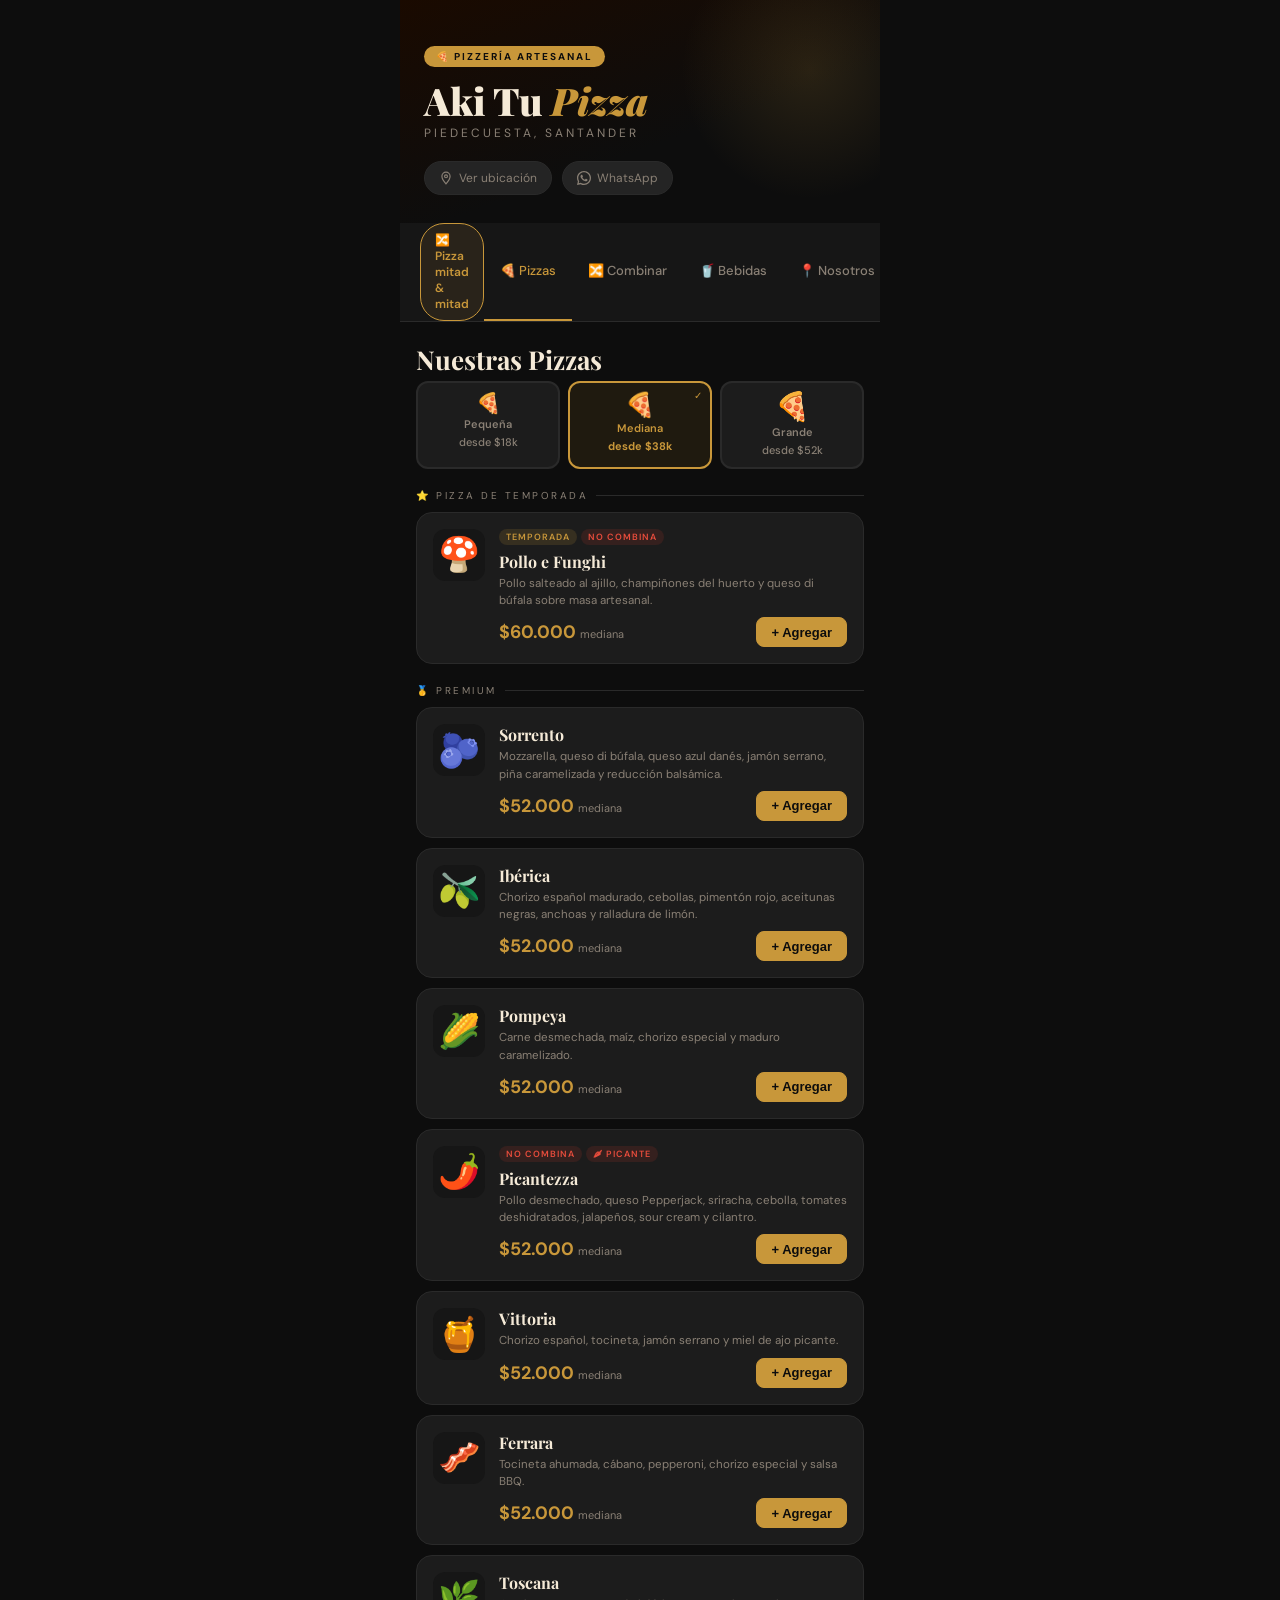
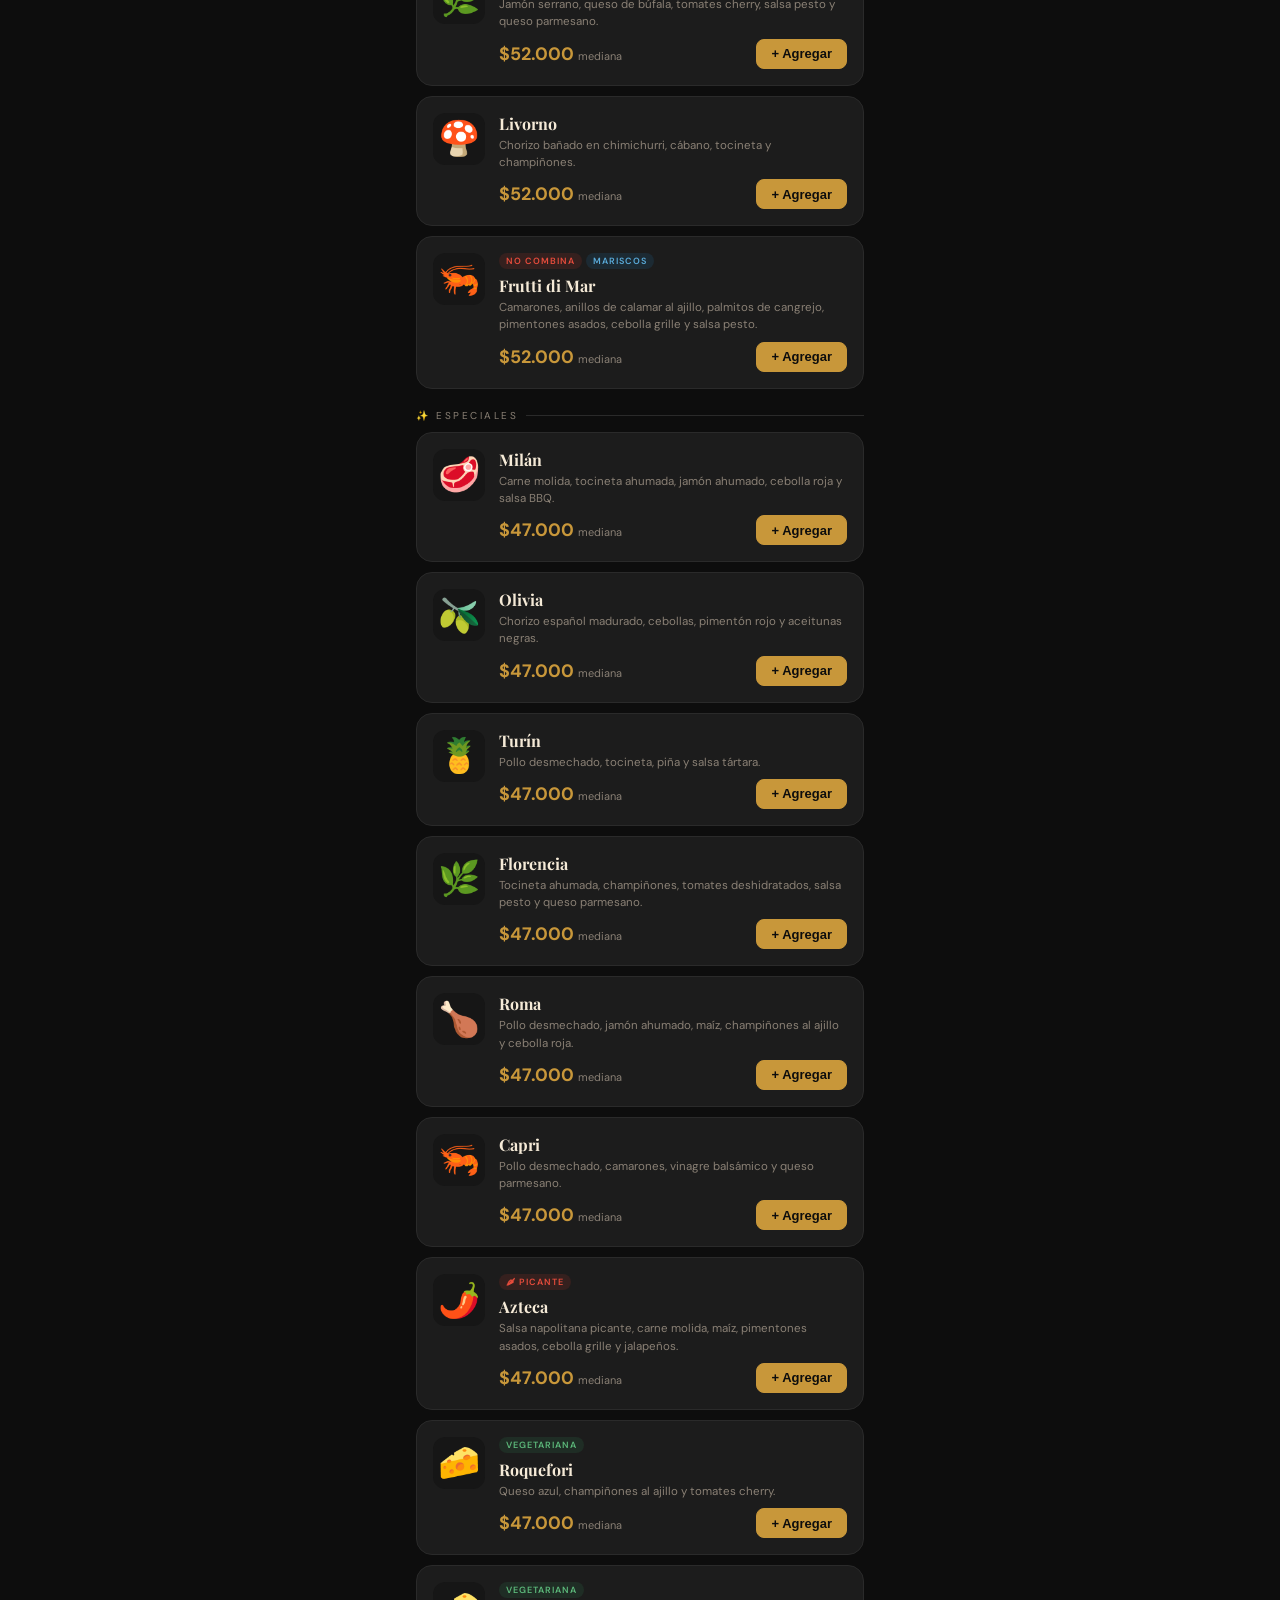
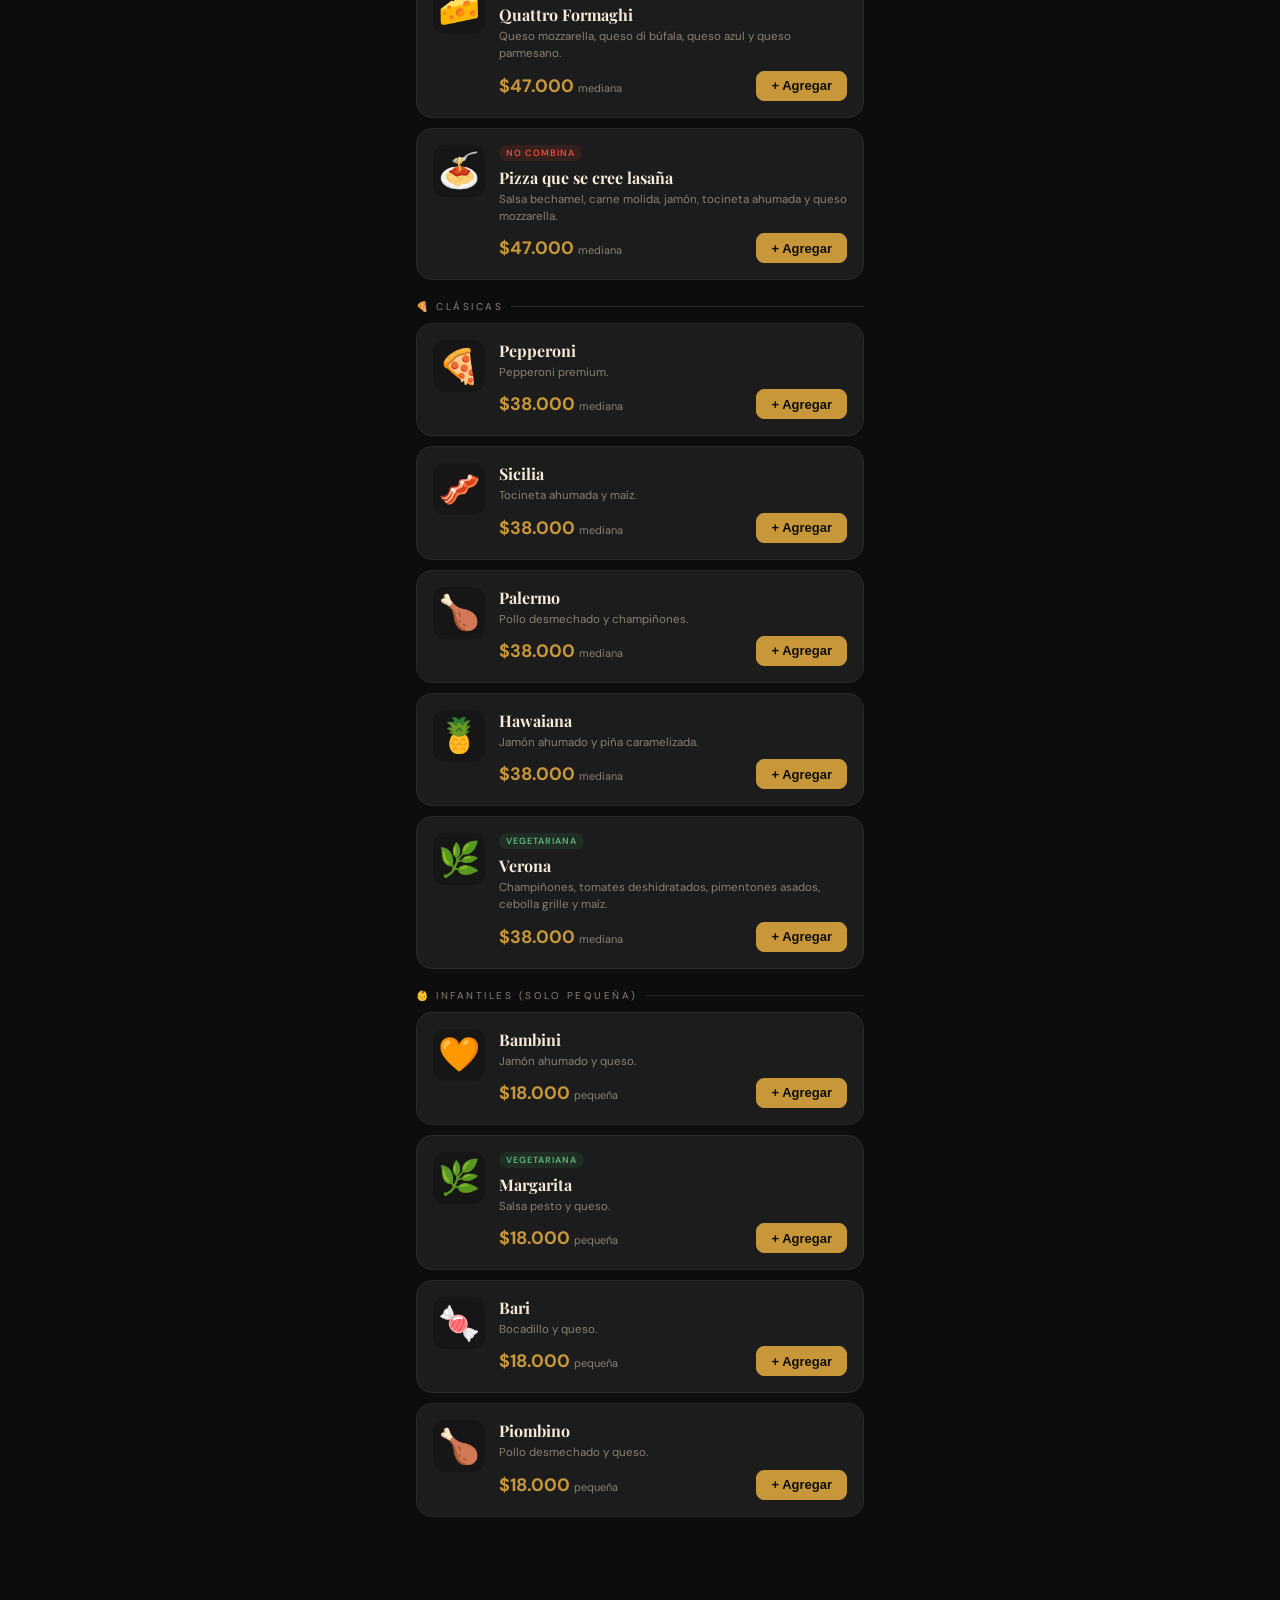
==== commit fd7d2e96: "Add new tab for 'Pizza mitad & mitad'" ====
--- a/index.html
+++ b/index.html
@@ -337,10 +337,15 @@
         WhatsApp
       </a>
     </div>
+    
   </div>
 </div>
 
 <div class="nav-tabs">
+  <a href="#" onclick="showTab('combinar'); return false;" class="btn-pill" 
+   style="border-color:var(--gold);color:var(--gold);background:rgba(200,151,58,0.1);font-weight:600;">
+  🔀 Pizza mitad &amp; mitad
+</a>
   <button class="tab-btn active" onclick="showTab('pizzas')">🍕 Pizzas</button>
   <button class="tab-btn" onclick="showTab('combinar')">🔀 Combinar</button>
   <button class="tab-btn" onclick="showTab('bebidas')">🥤 Bebidas</button>
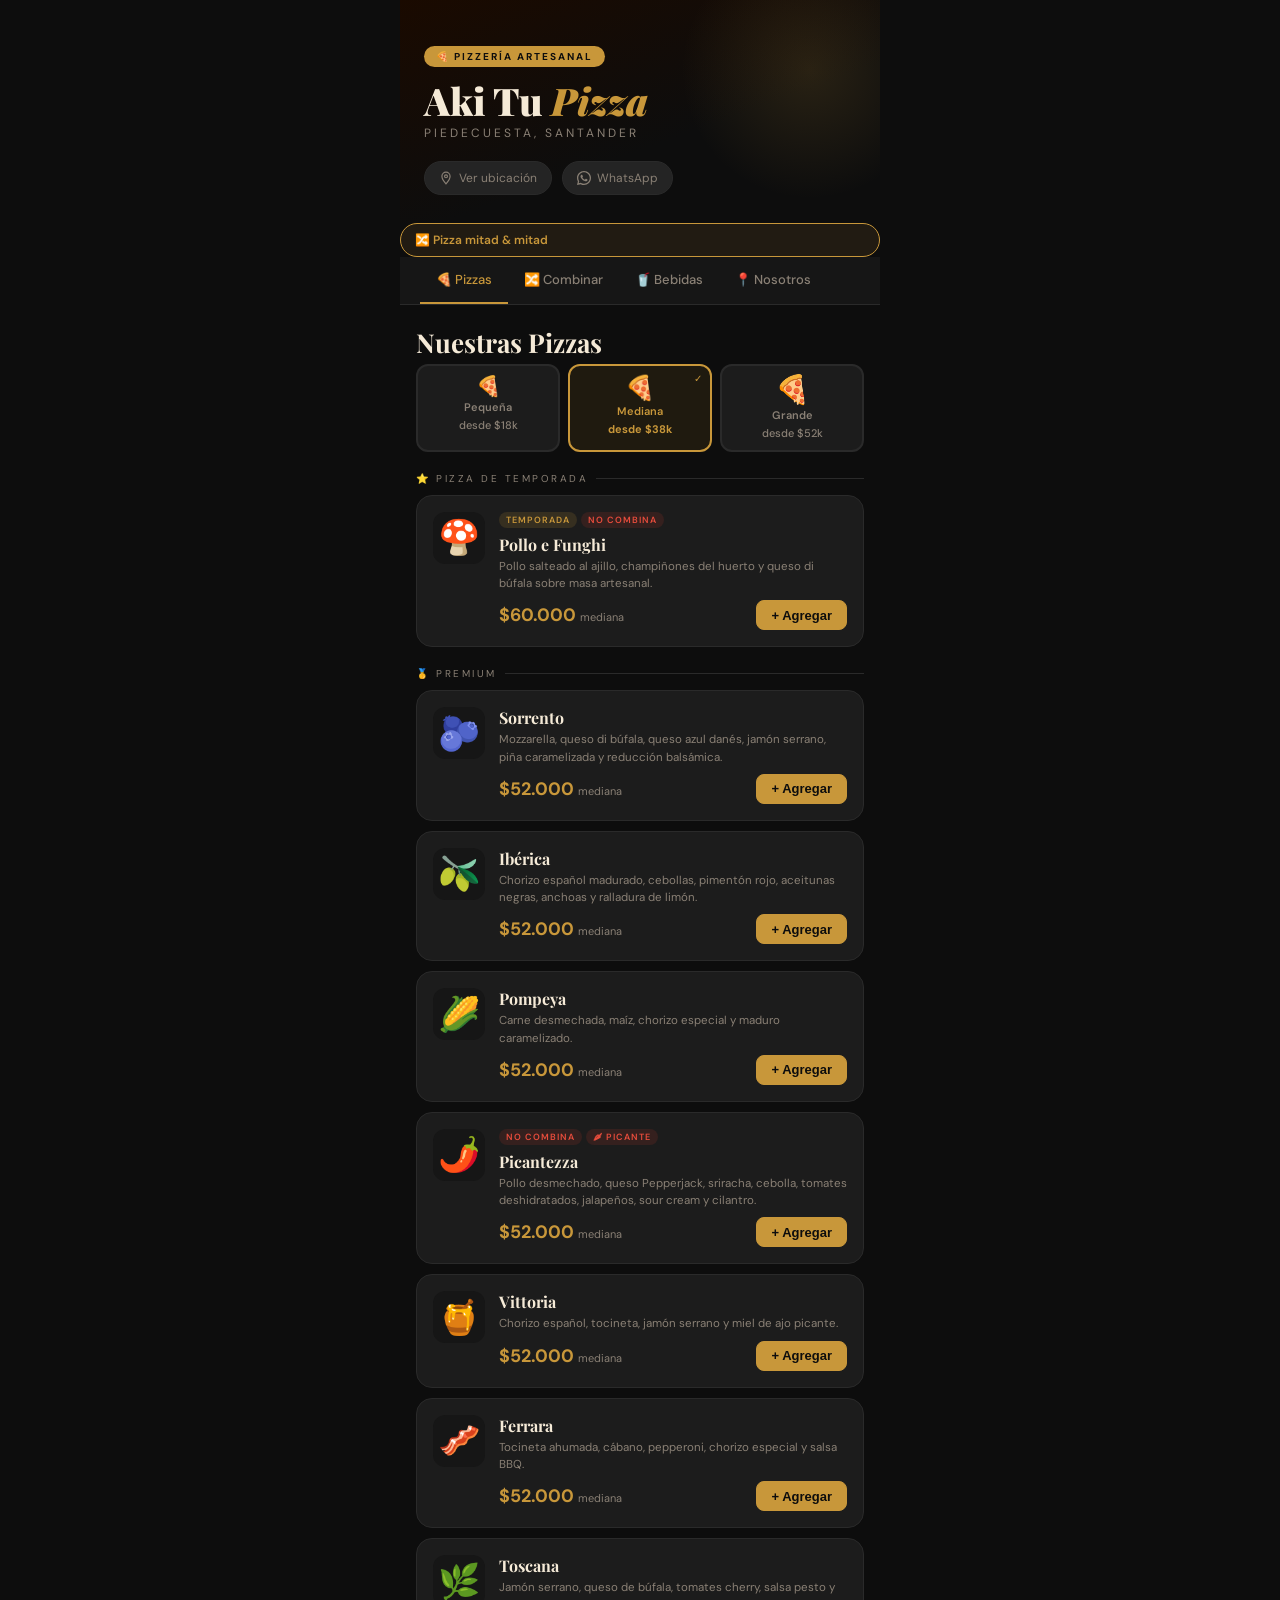
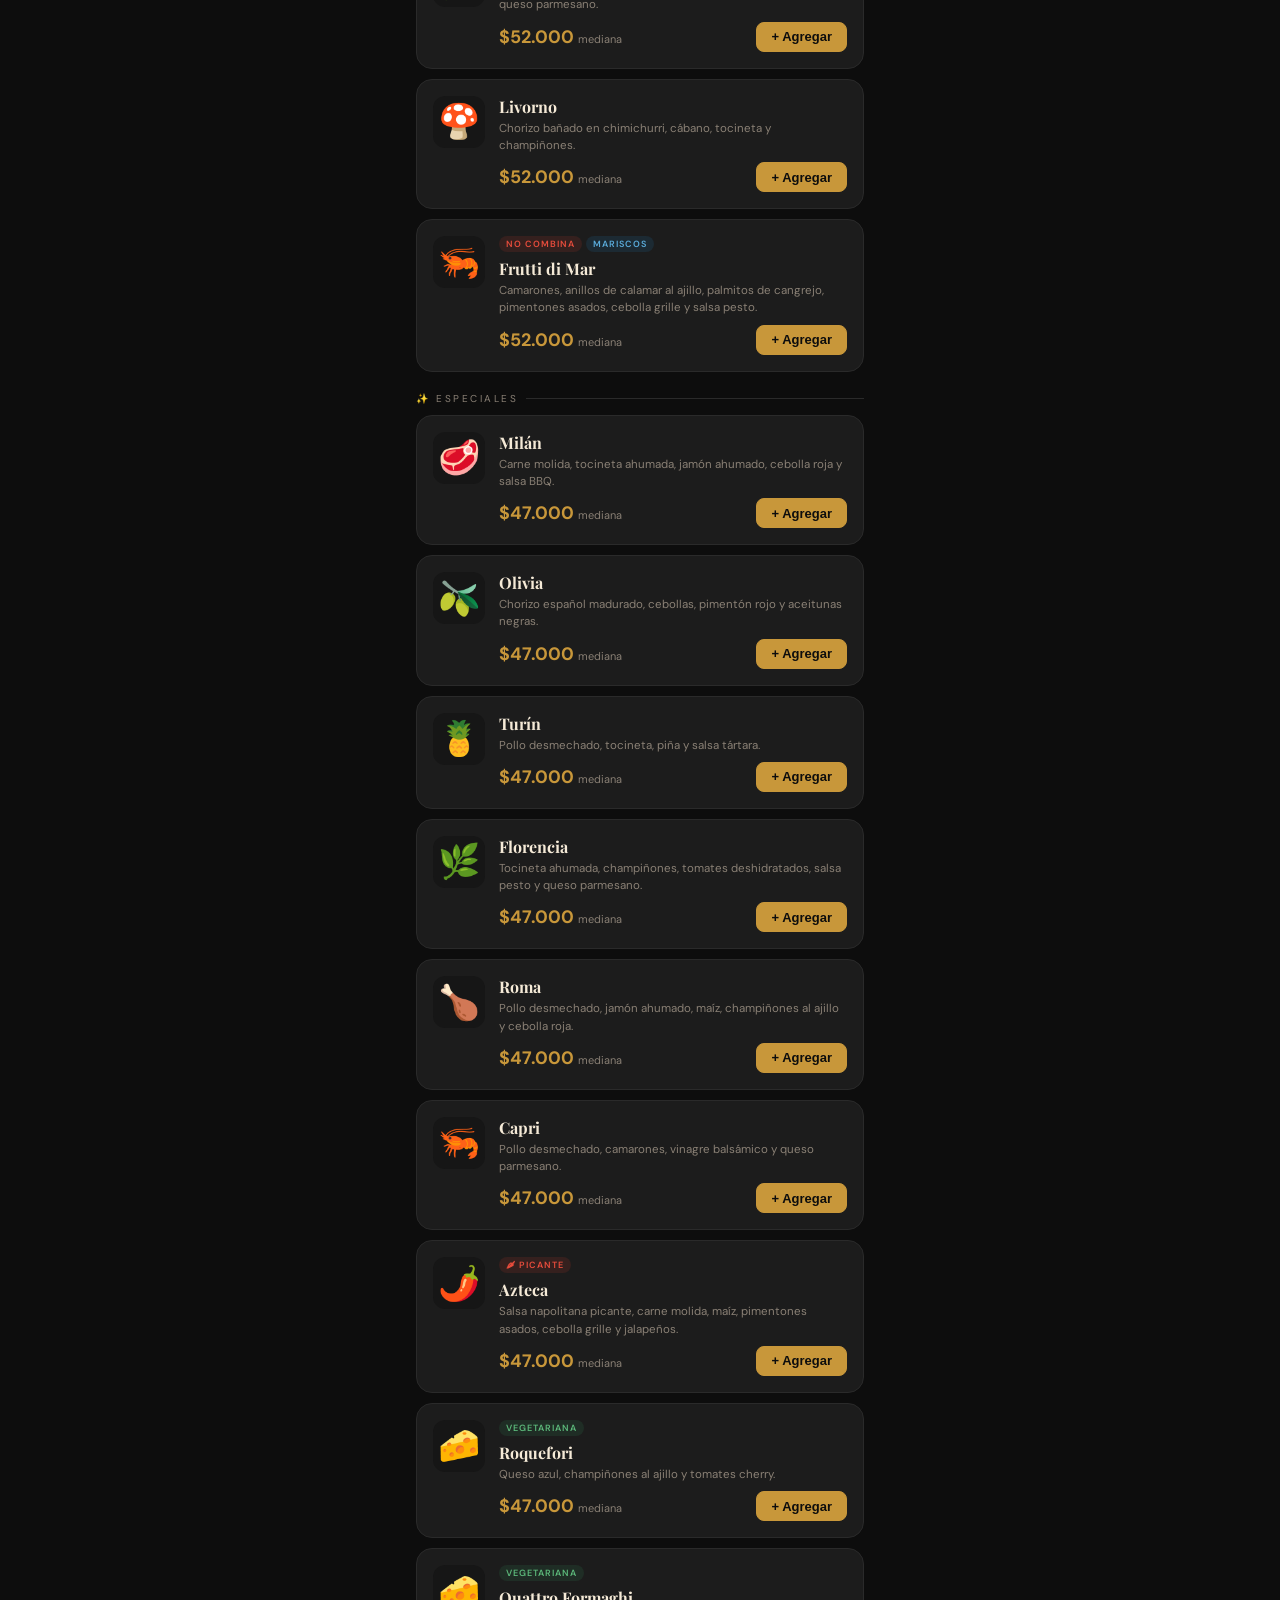
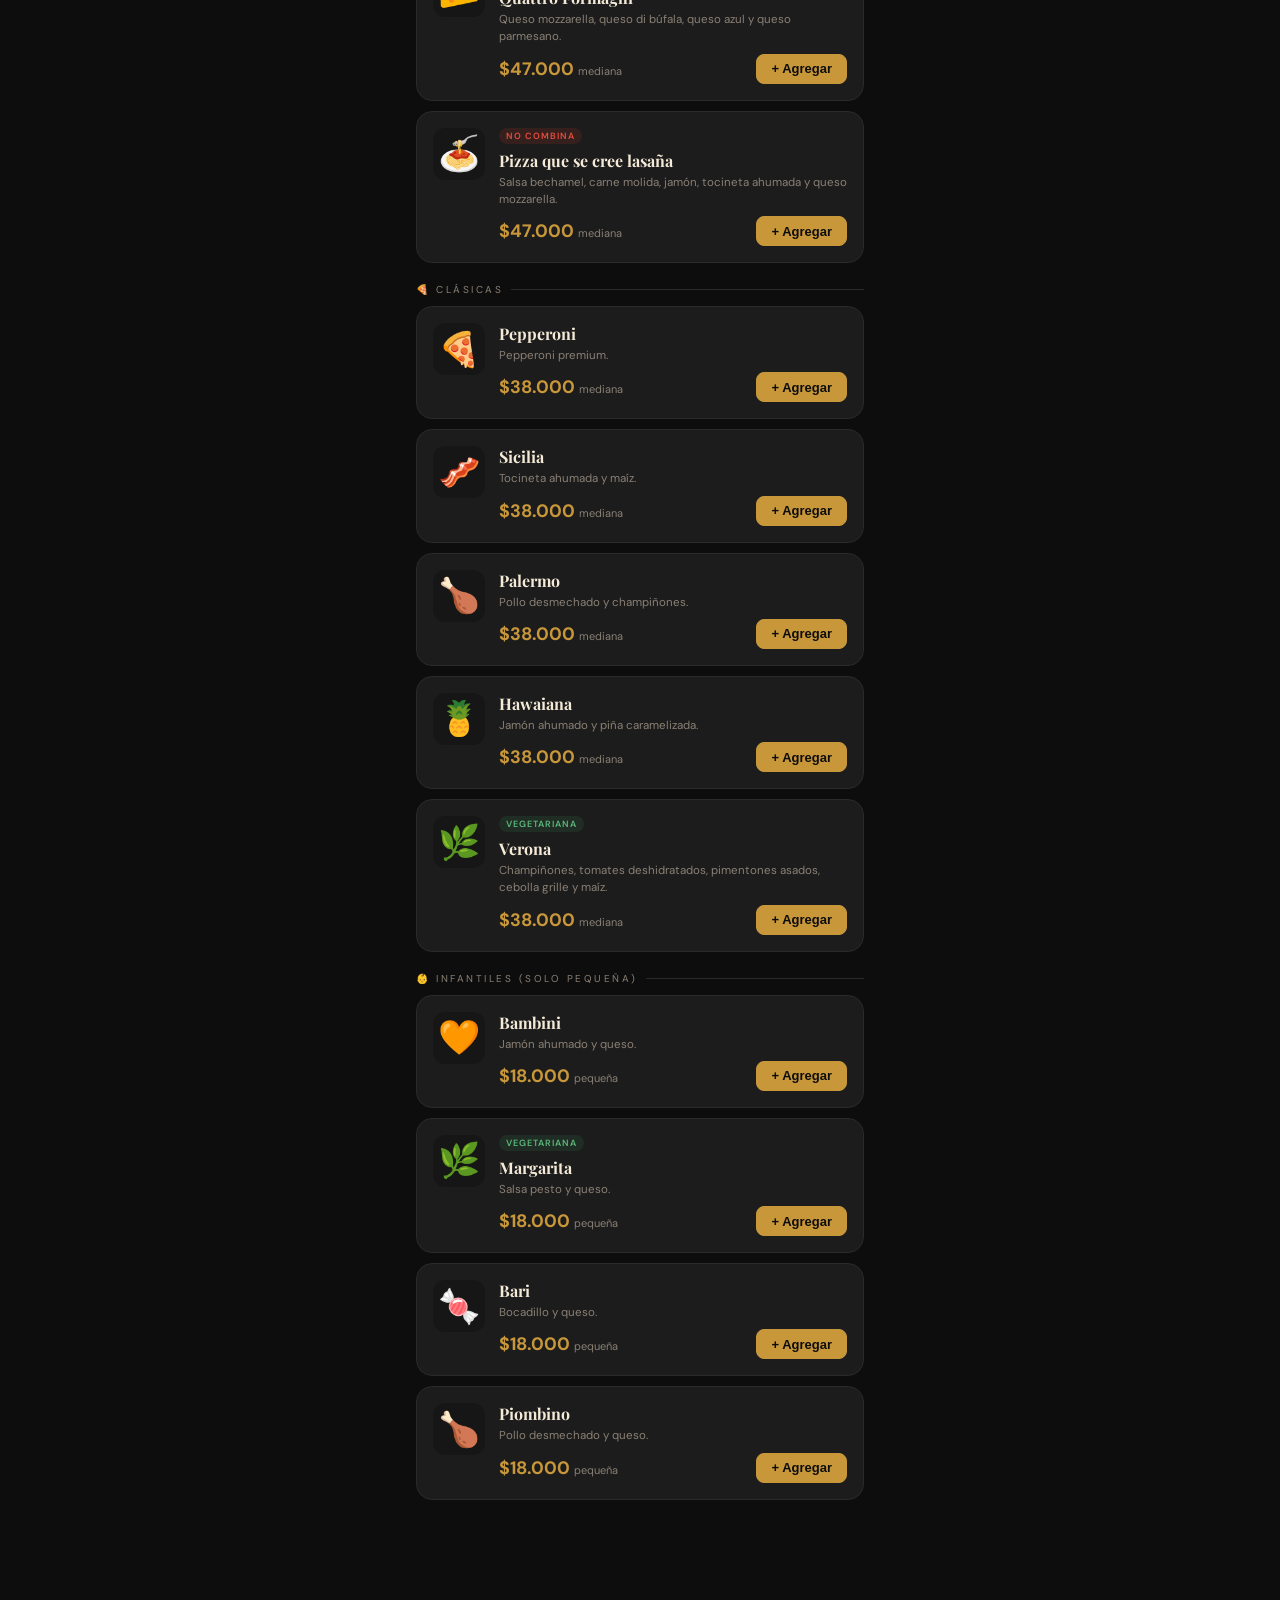
==== commit b8f2a4ed: "Update index.html" ====
--- a/index.html
+++ b/index.html
@@ -340,12 +340,12 @@
     
   </div>
 </div>
-
-<div class="nav-tabs">
   <a href="#" onclick="showTab('combinar'); return false;" class="btn-pill" 
    style="border-color:var(--gold);color:var(--gold);background:rgba(200,151,58,0.1);font-weight:600;">
   🔀 Pizza mitad &amp; mitad
 </a>
+<div class="nav-tabs">
+
   <button class="tab-btn active" onclick="showTab('pizzas')">🍕 Pizzas</button>
   <button class="tab-btn" onclick="showTab('combinar')">🔀 Combinar</button>
   <button class="tab-btn" onclick="showTab('bebidas')">🥤 Bebidas</button>
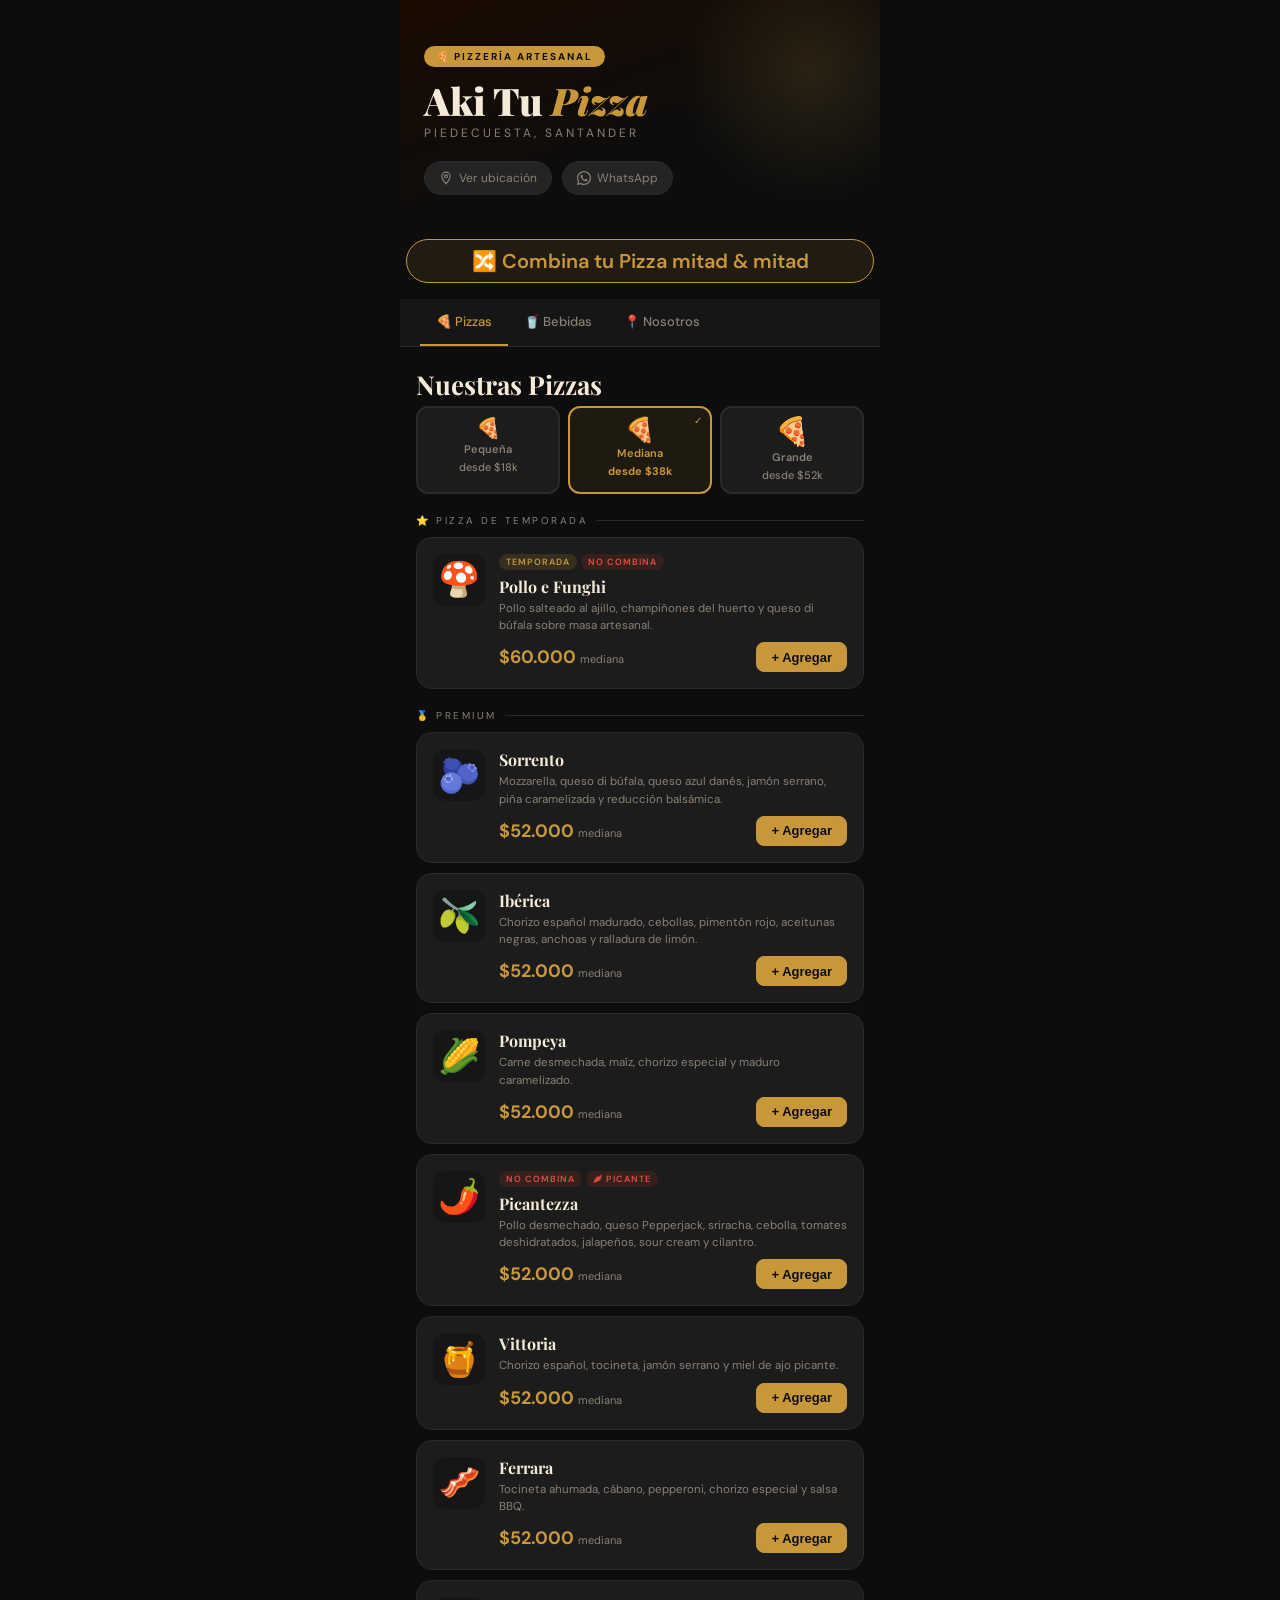
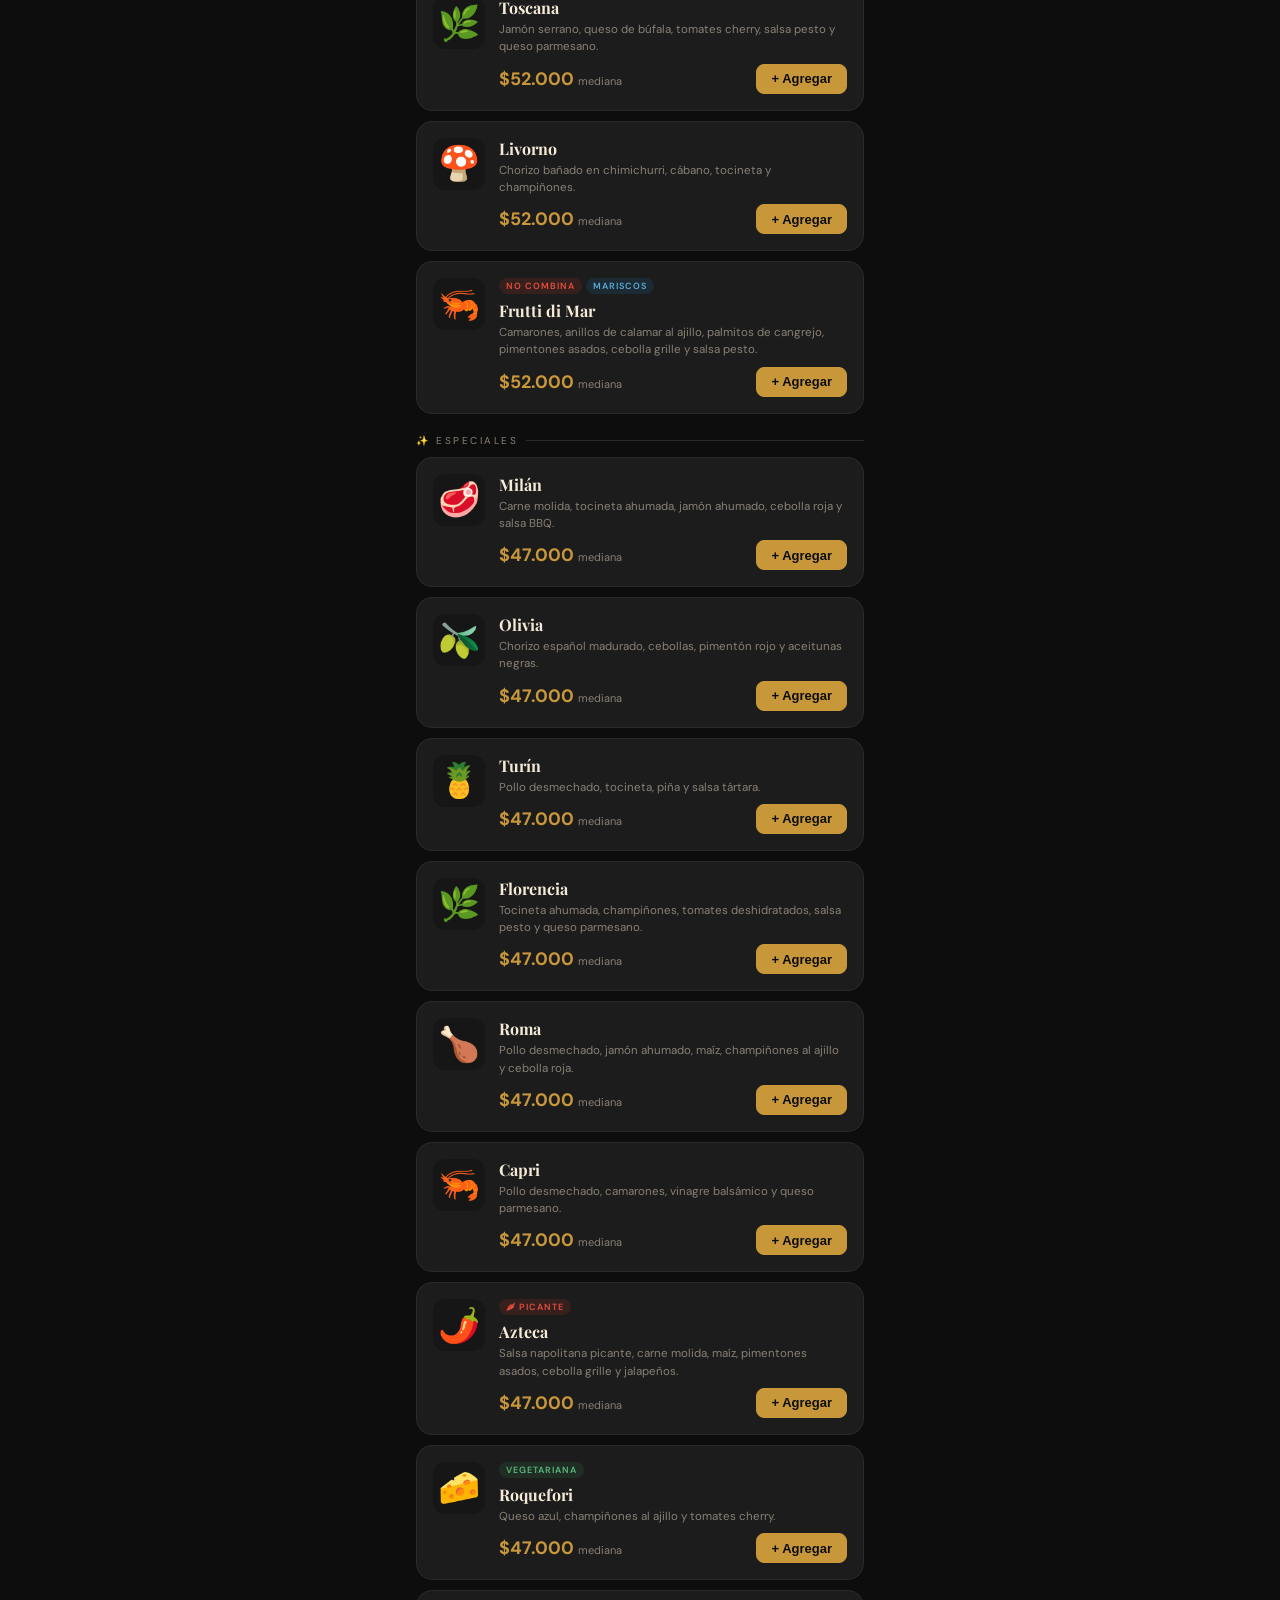
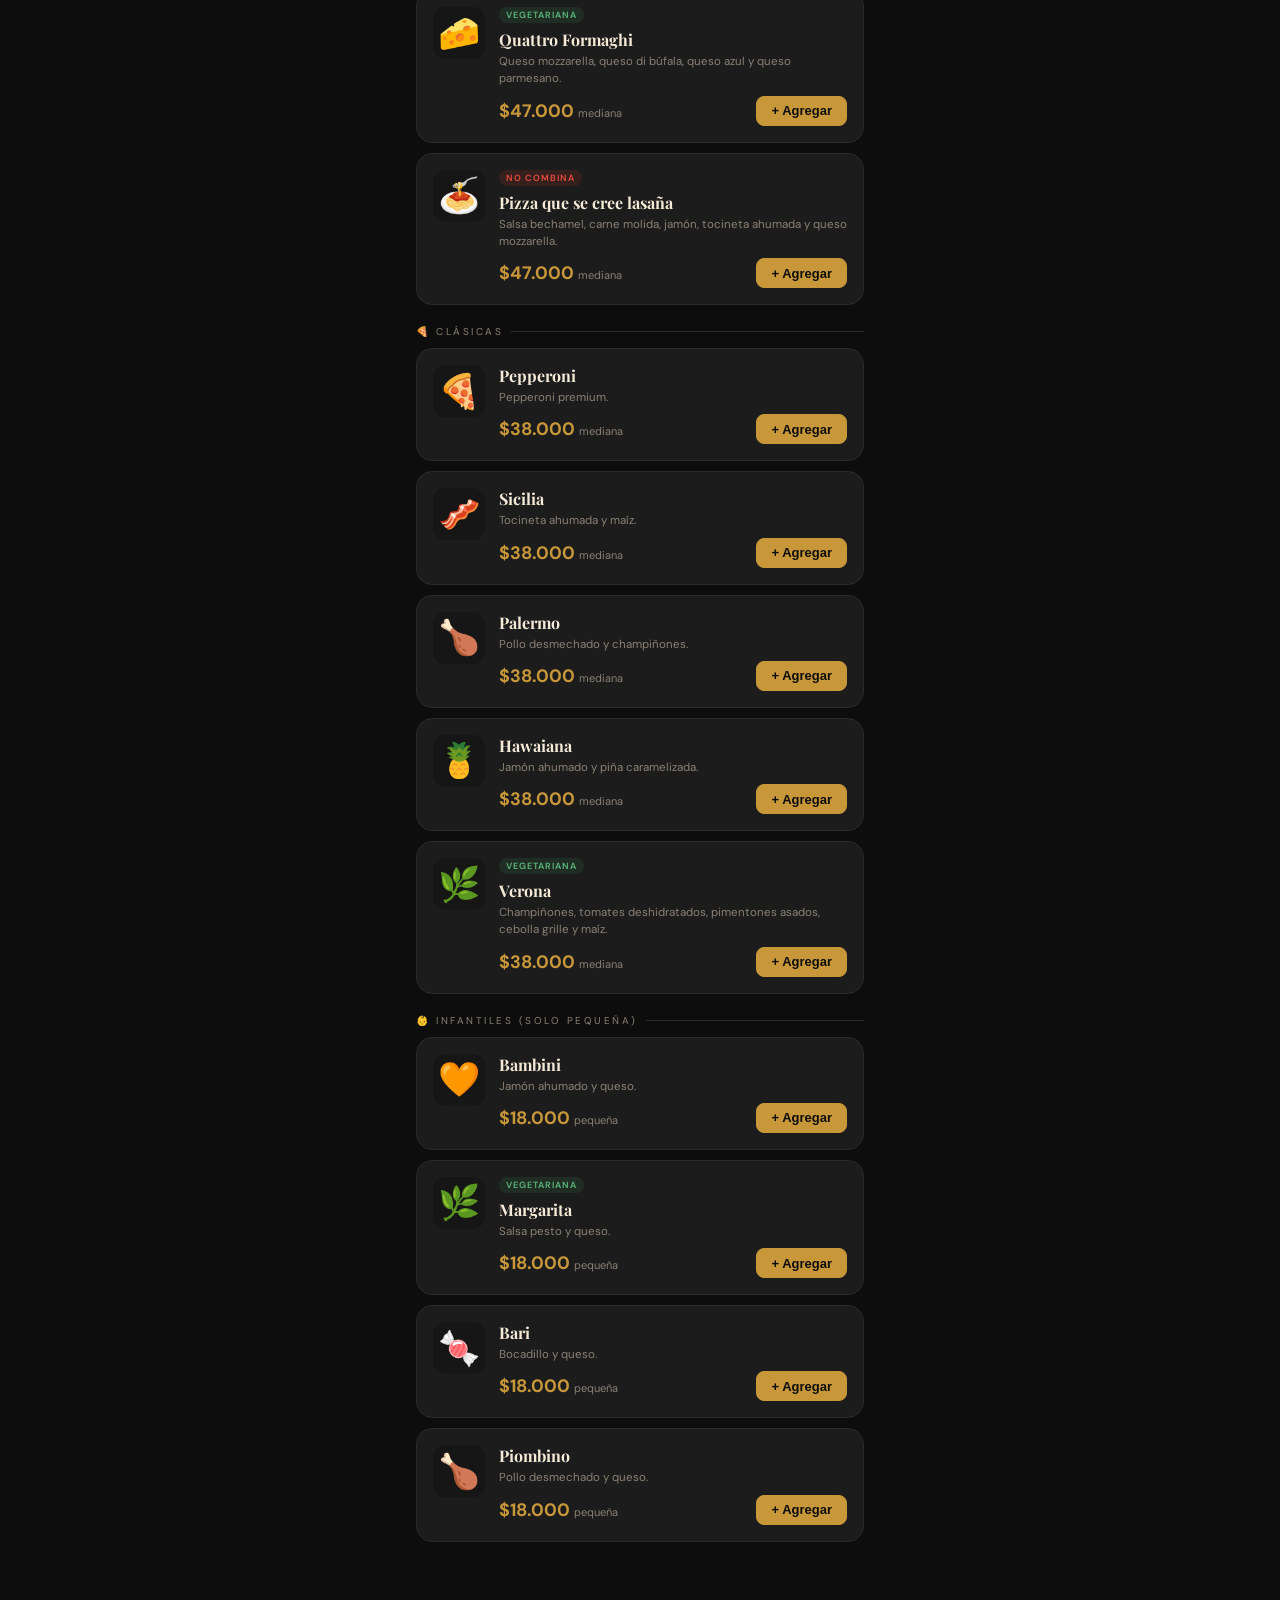
==== commit 07e86ff2: "Update button text and style for pizza combination" ====
--- a/index.html
+++ b/index.html
@@ -341,13 +341,13 @@
   </div>
 </div>
   <a href="#" onclick="showTab('combinar'); return false;" class="btn-pill" 
-   style="border-color:var(--gold);color:var(--gold);background:rgba(200,151,58,0.1);font-weight:600;">
-  🔀 Pizza mitad &amp; mitad
+   style="border-color:var(--gold);color:var(--gold);background:rgba(200,151,58,0.1);font-weight:600;display: flex;flex-direction: row;flex-wrap: wrap;align-content: center;justify-content: center;font-size: 20px;margin: 16px 6px;">
+  🔀 Combina tu Pizza mitad &amp; mitad
 </a>
 <div class="nav-tabs">
 
   <button class="tab-btn active" onclick="showTab('pizzas')">🍕 Pizzas</button>
-  <button class="tab-btn" onclick="showTab('combinar')">🔀 Combinar</button>
+ <!-- <button class="tab-btn" onclick="showTab('combinar')">🔀 Combinar</button>-->
   <button class="tab-btn" onclick="showTab('bebidas')">🥤 Bebidas</button>
   <button class="tab-btn" onclick="showTab('nosotros')">📍 Nosotros</button>
 </div>
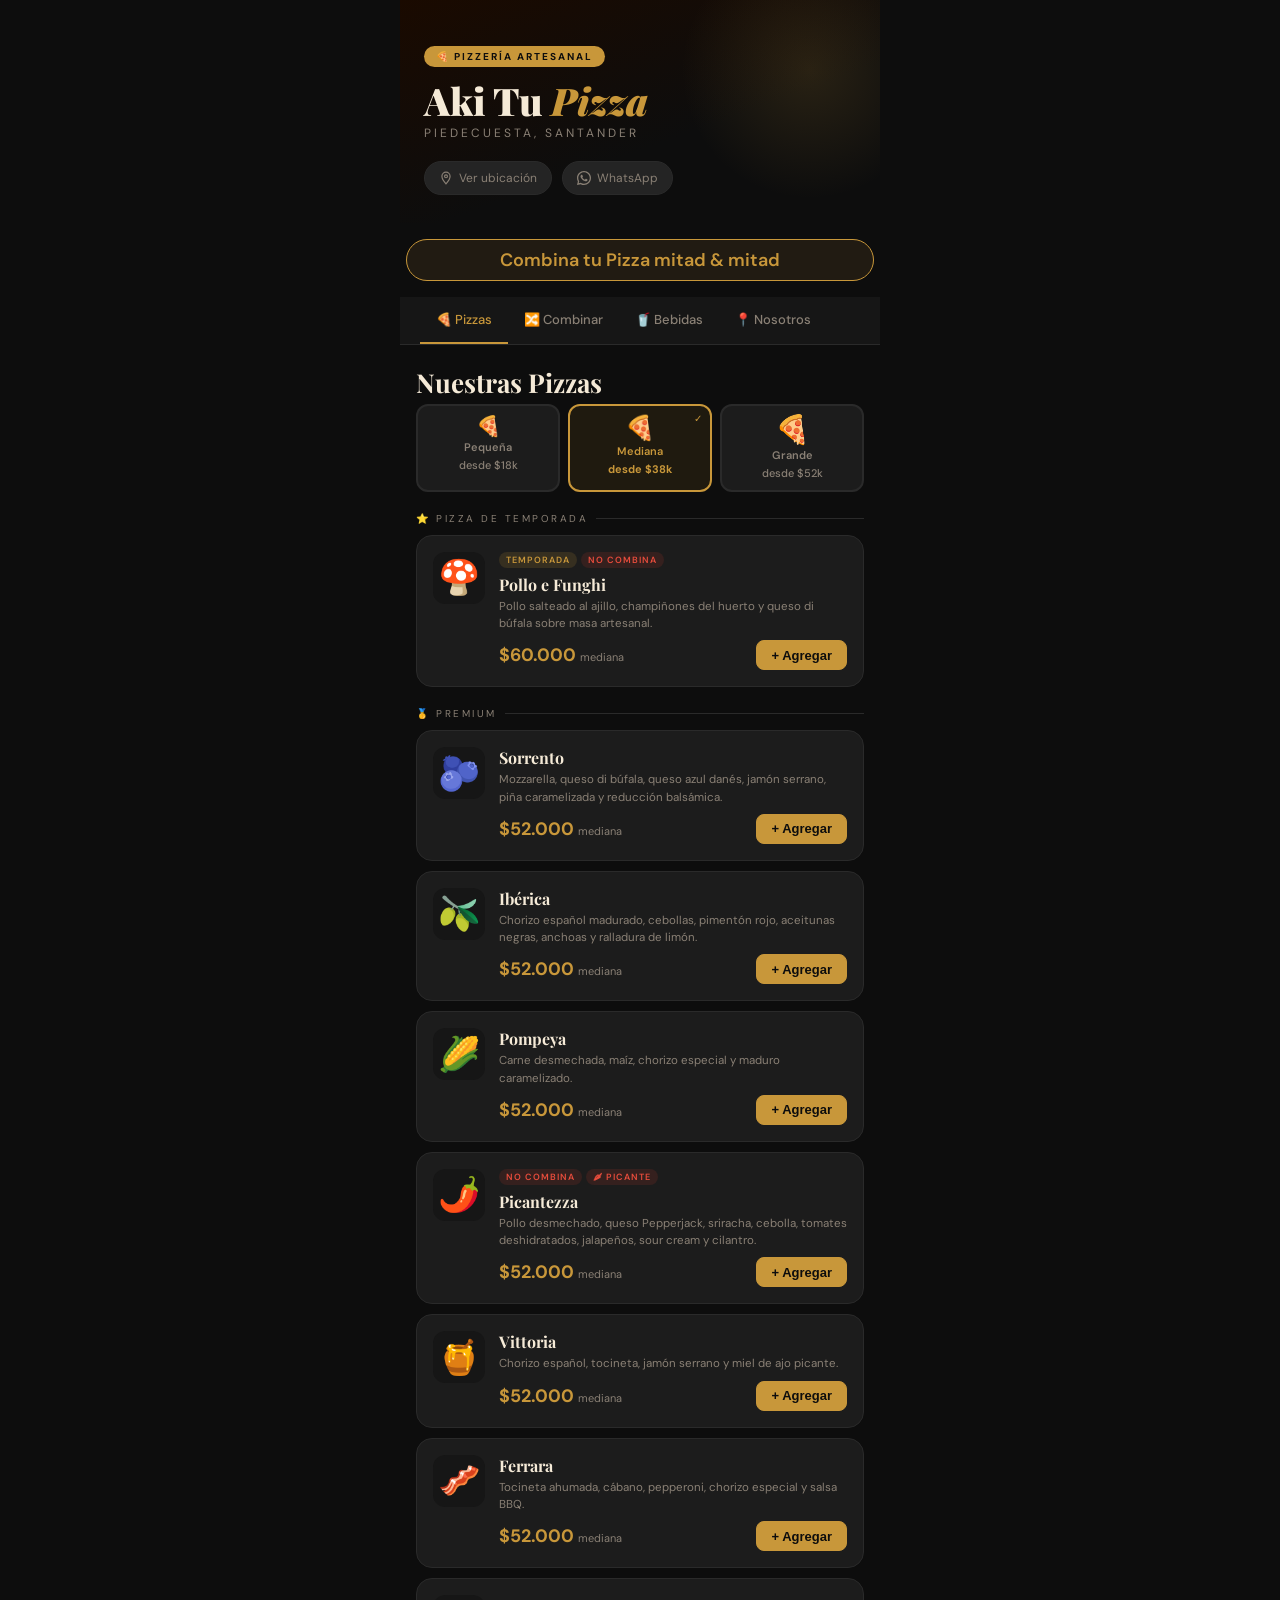
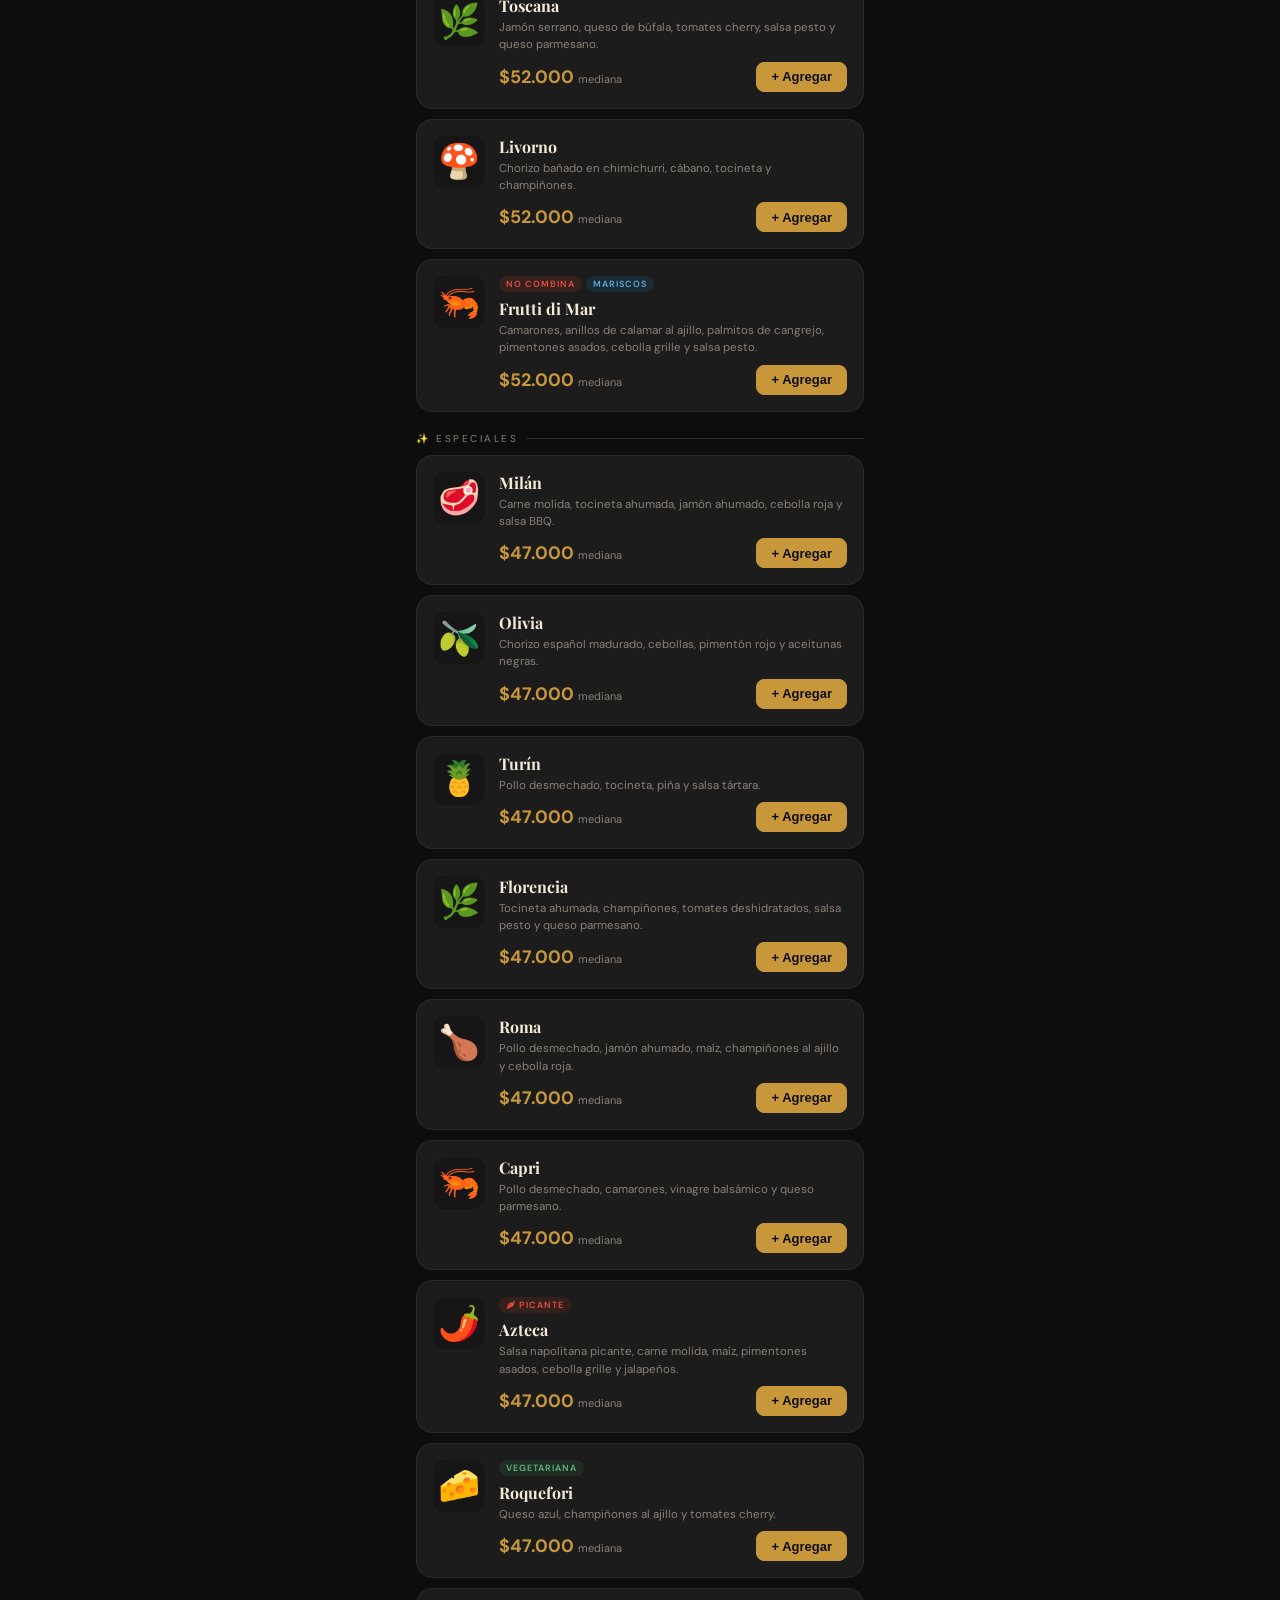
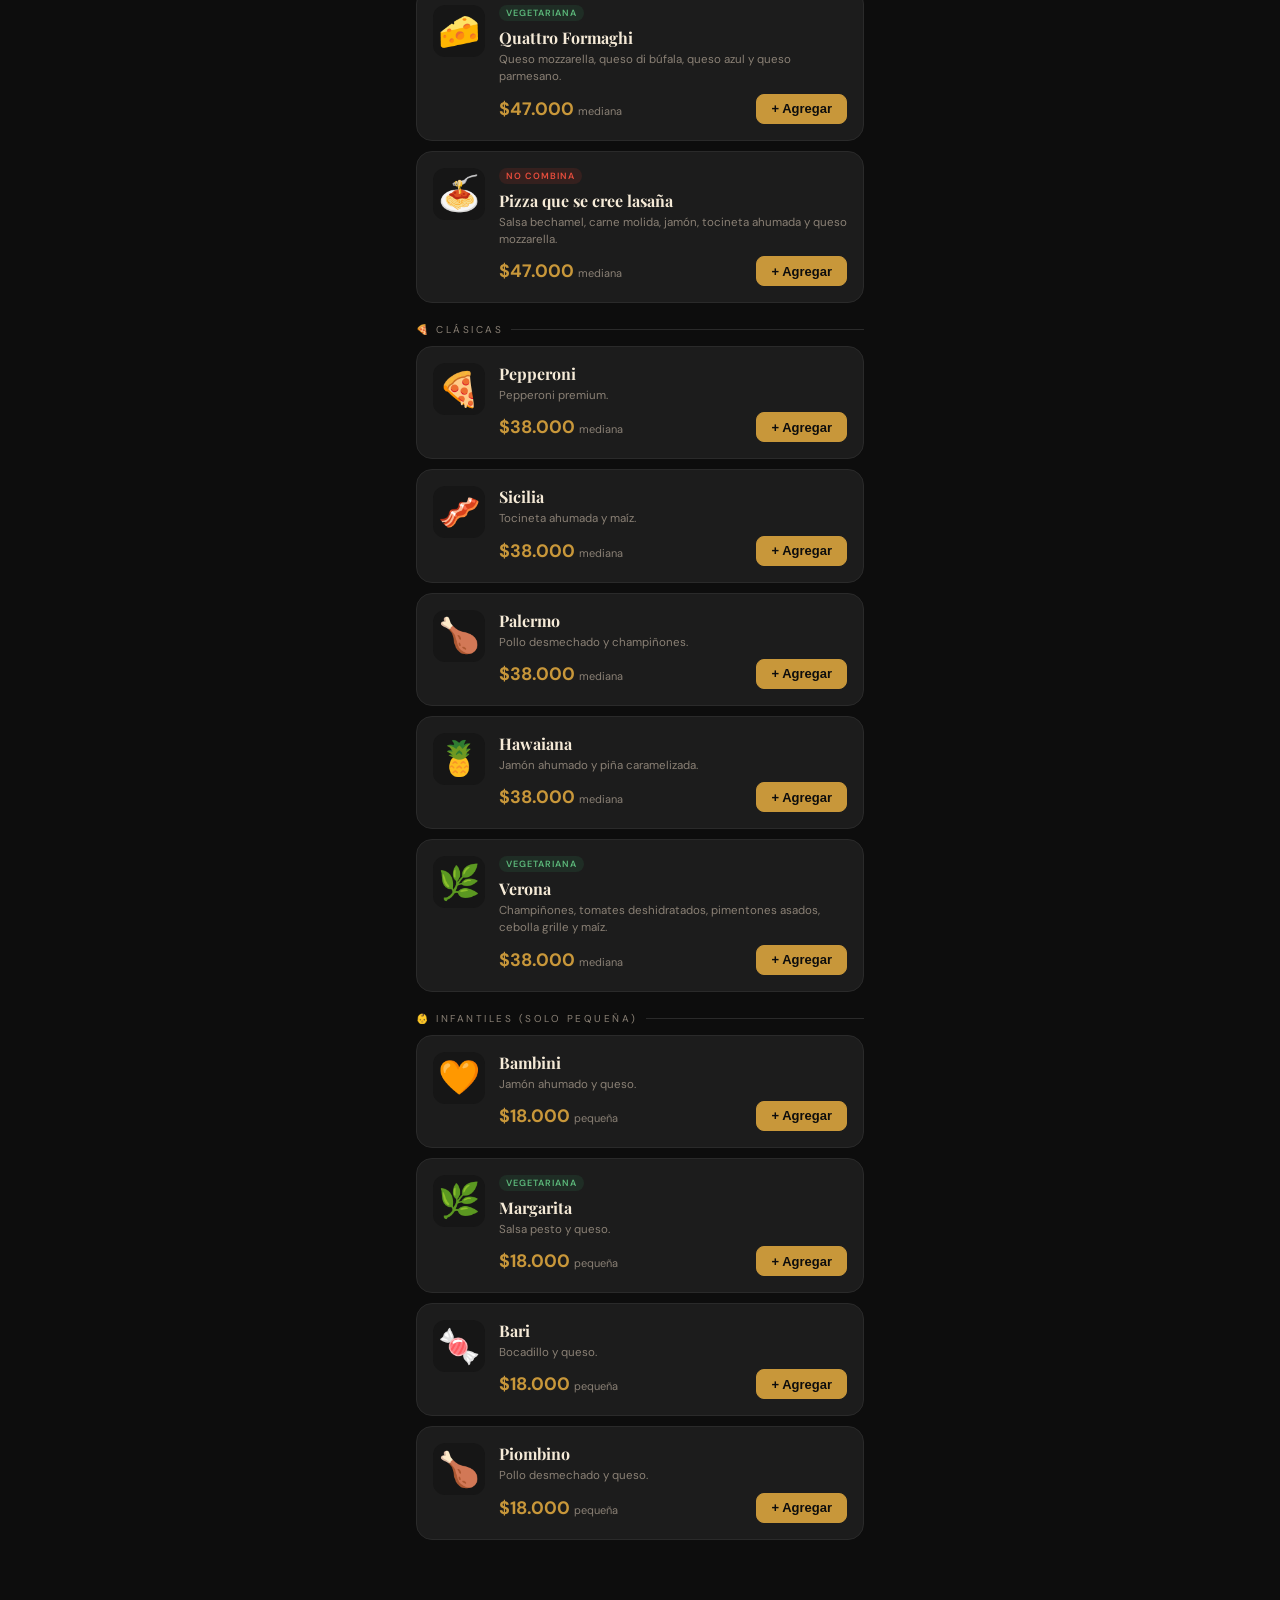
==== commit fe201d6f: "Update button styles and restore 'Combinar' tab" ====
--- a/index.html
+++ b/index.html
@@ -341,13 +341,13 @@
   </div>
 </div>
   <a href="#" onclick="showTab('combinar'); return false;" class="btn-pill" 
-   style="border-color:var(--gold);color:var(--gold);background:rgba(200,151,58,0.1);font-weight:600;display: flex;flex-direction: row;flex-wrap: wrap;align-content: center;justify-content: center;font-size: 20px;margin: 16px 6px;">
-  🔀 Combina tu Pizza mitad &amp; mitad
+   style="border-color:var(--gold);color:var(--gold);background:rgba(200,151,58,0.1);font-weight:600;display: flex;flex-direction: row;flex-wrap: wrap;align-content: center;justify-content: center;font-size: 18px;margin: 16px 6px;text-align:center;">
+   Combina tu Pizza mitad &amp; mitad
 </a>
 <div class="nav-tabs">
 
   <button class="tab-btn active" onclick="showTab('pizzas')">🍕 Pizzas</button>
- <!-- <button class="tab-btn" onclick="showTab('combinar')">🔀 Combinar</button>-->
+ <button class="tab-btn" onclick="showTab('combinar')">🔀 Combinar</button>
   <button class="tab-btn" onclick="showTab('bebidas')">🥤 Bebidas</button>
   <button class="tab-btn" onclick="showTab('nosotros')">📍 Nosotros</button>
 </div>
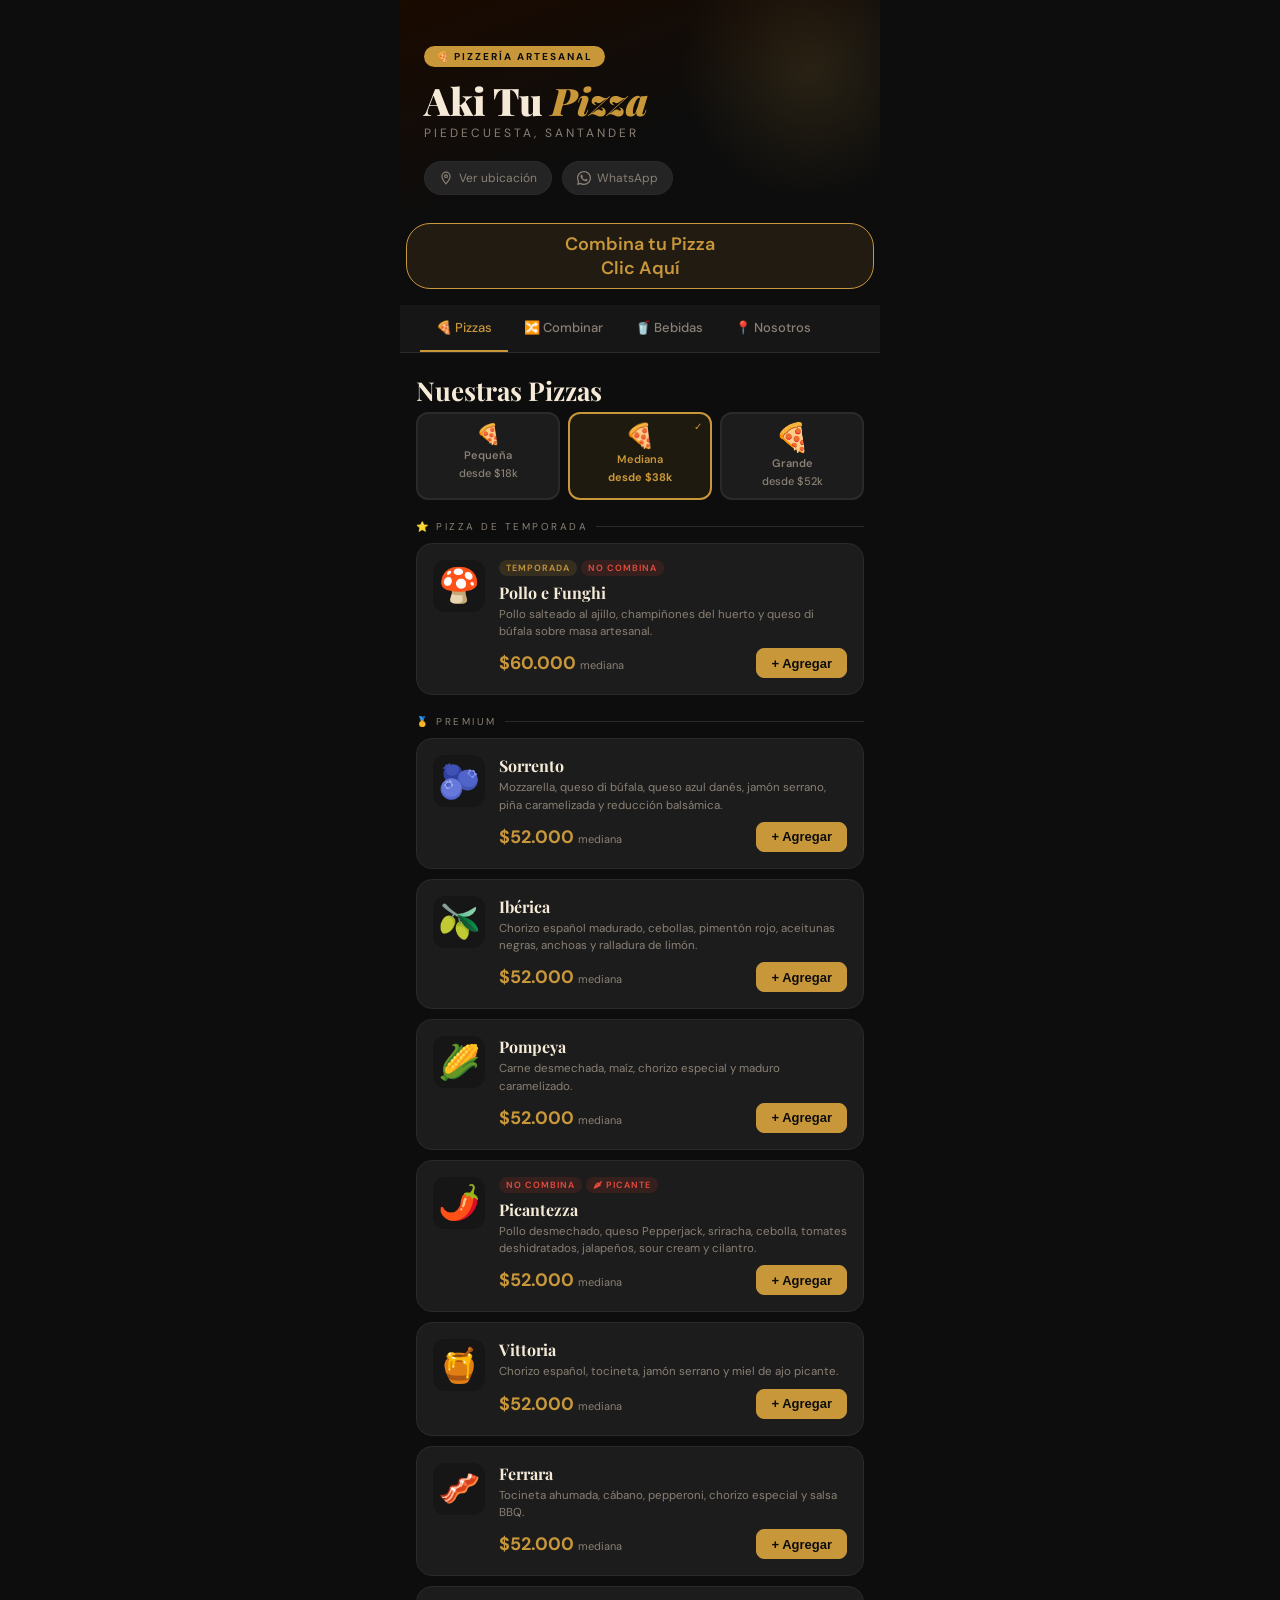
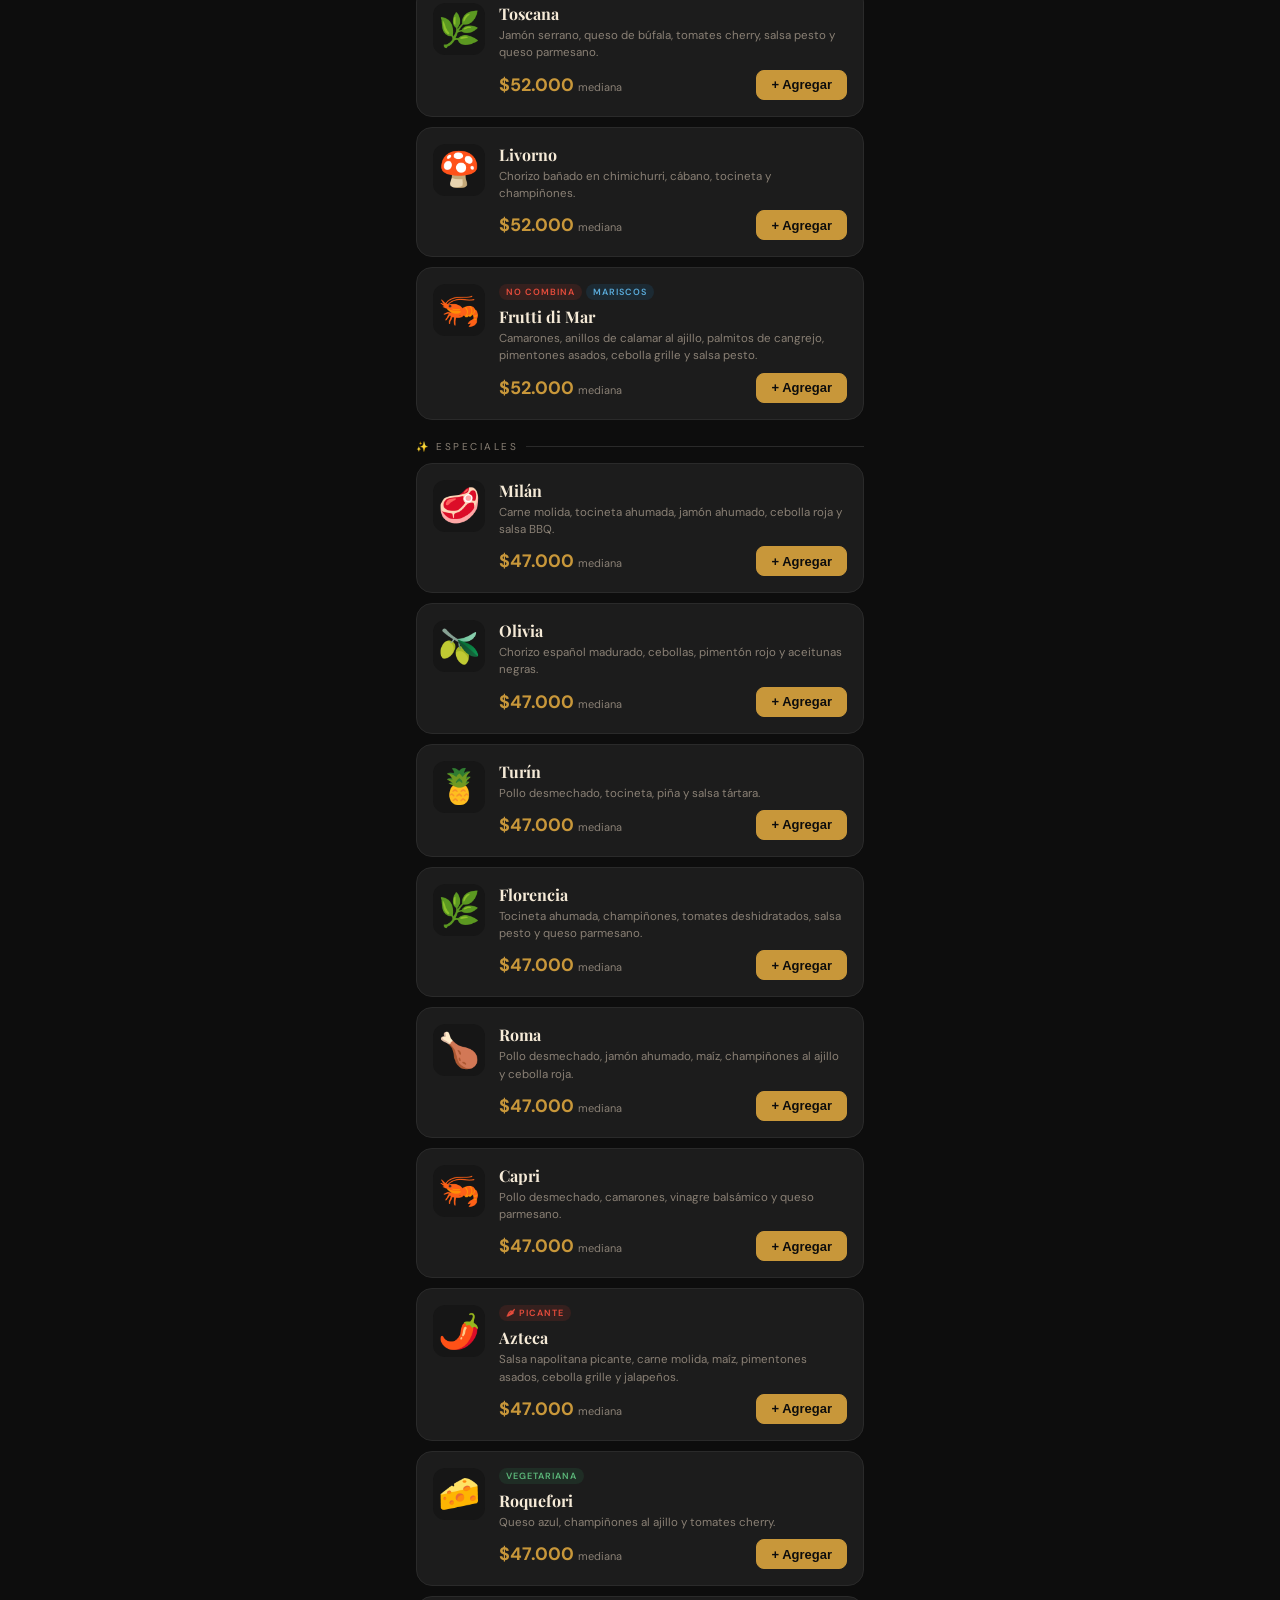
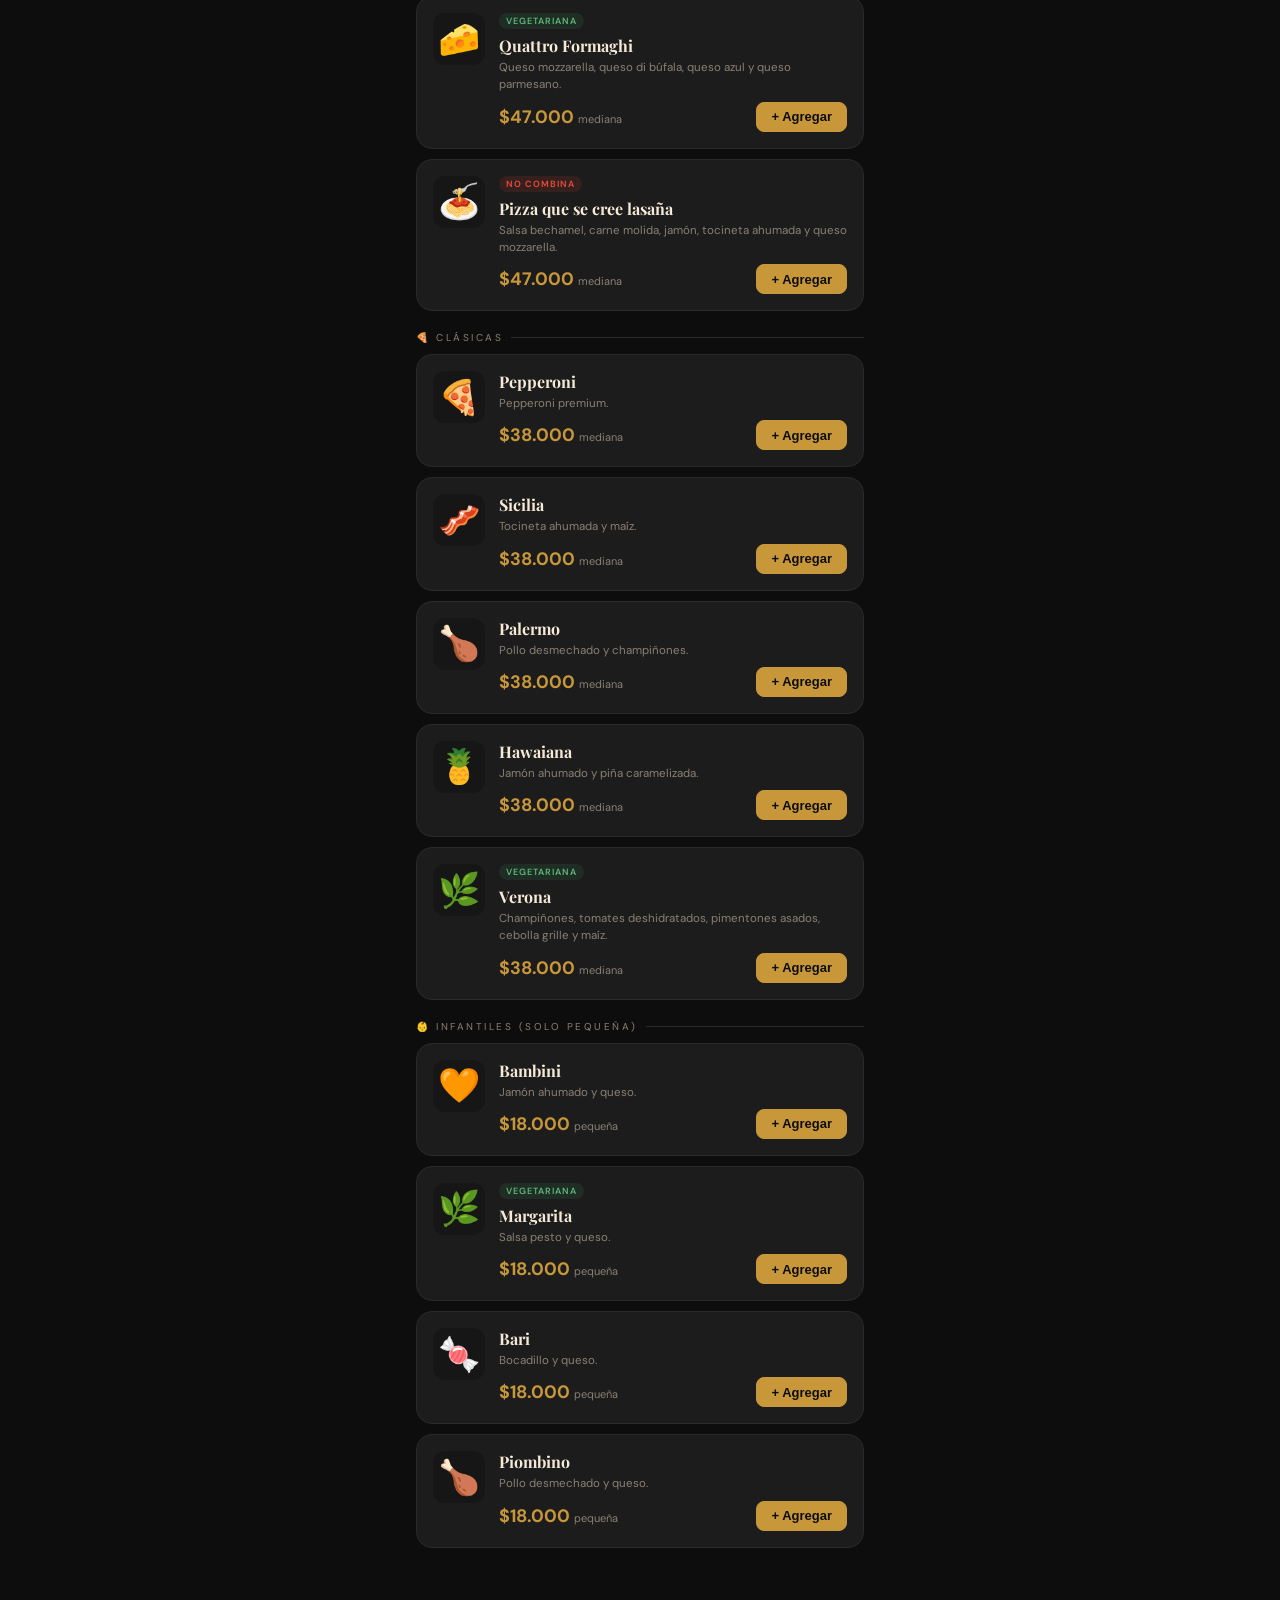
==== commit 5191ad30: "Adjust padding and update button text in index.html" ====
--- a/index.html
+++ b/index.html
@@ -52,7 +52,7 @@
   /* HERO */
   .hero { background: linear-gradient(160deg, #1a0a00 0%, #0d0d0d 60%); padding: 0; position: relative; overflow: hidden; }
   .hero::before { content: ''; position: absolute; top: -60px; right: -60px; width: 260px; height: 260px; background: radial-gradient(circle, rgba(200,151,58,0.15) 0%, transparent 70%); border-radius: 50%; }
-  .hero-inner { padding: 44px 24px 28px; position: relative; z-index: 1; }
+  .hero-inner { padding: 44px 24px 12px; position: relative; z-index: 1; }
   .hero-badge { display: inline-block; background: var(--gold); color: #0d0d0d; font-size: 10px; font-weight: 700; letter-spacing: 2px; text-transform: uppercase; padding: 4px 12px; border-radius: 20px; margin-bottom: 14px; }
   .hero-title { font-family: 'Playfair Display', serif; font-size: 38px; font-weight: 900; line-height: 1.05; color: var(--cream); margin-bottom: 4px; }
   .hero-title span { color: var(--gold); font-style: italic; }
@@ -342,7 +342,7 @@
 </div>
   <a href="#" onclick="showTab('combinar'); return false;" class="btn-pill" 
    style="border-color:var(--gold);color:var(--gold);background:rgba(200,151,58,0.1);font-weight:600;display: flex;flex-direction: row;flex-wrap: wrap;align-content: center;justify-content: center;font-size: 18px;margin: 16px 6px;text-align:center;">
-   Combina tu Pizza mitad &amp; mitad
+   Combina tu Pizza <br> Clic Aquí
 </a>
 <div class="nav-tabs">
 
